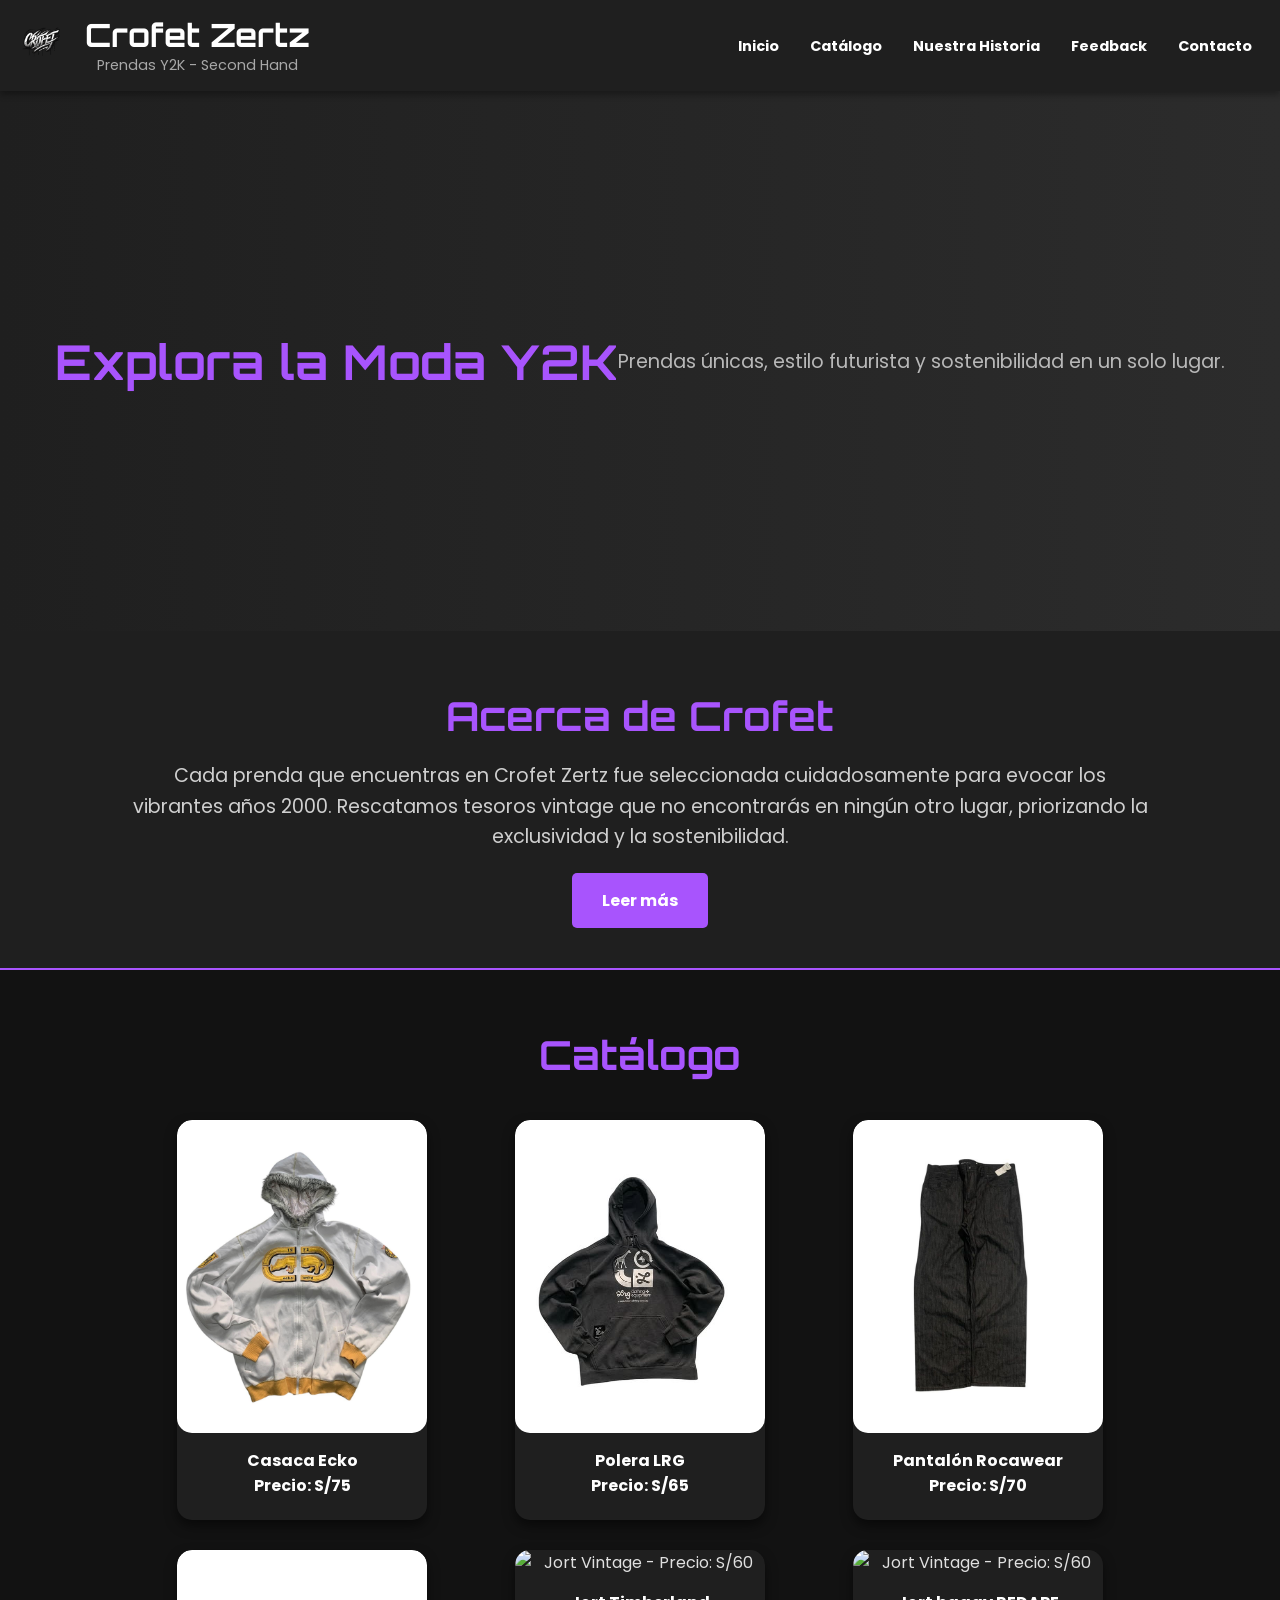
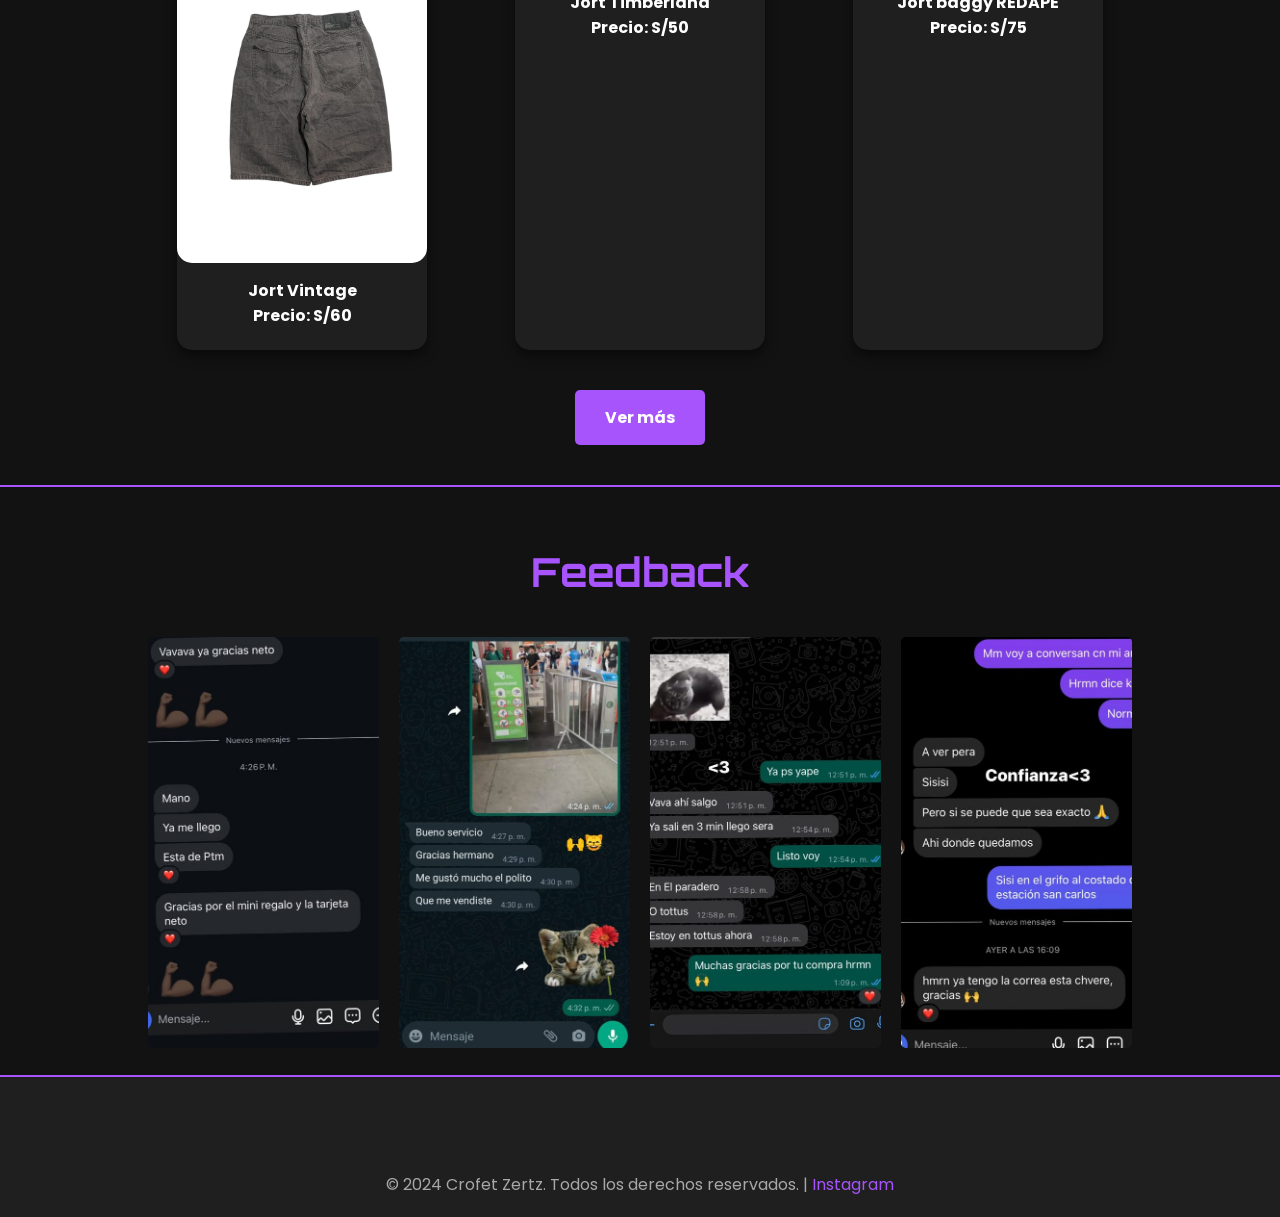
==== index.html @ be533617 "Update index.html" ====
<!DOCTYPE html>
<html lang="es">
<head>
  <meta charset="UTF-8">
  <meta name="viewport" content="width=device-width, initial-scale=1.0">
  <meta name="description" content="Crofet Zerttz ofrece ropa vintage Y2K única. Explora moda sostenible con estilo y exclusividad.">
  <title>Crofet Zertz - Y2K Vintage</title>
  <link href="https://fonts.googleapis.com/css2?family=Orbitron:wght@500;700&family=Poppins:wght@300;400;700&display=swap" rel="stylesheet">
  <link rel="stylesheet" href="styles_updated.css">
  <link rel="icon" href="/img/icon.png/" type="image/x-icon">
  <meta property="og:image" content="https://crofet.netlify.app/img/icon.png">
</head>
<body>
  <header>
    <div class="header-container">
      <a href="/index.html" aria-label="Logo Crofet Zerttz">
        <img src="img/icon.png" alt="Logo de Crofet Zerttz" class="logo">
      </a>
      <div class="title-container">
        <a href="/index.html">
          <h1>Crofet Zertz</h1>
          <p>Prendas Y2K - Second Hand</p>
        </a>
      </div>
      <!-- Botón de menú para móviles (NUEVO) -->
      <button id="hamburger" aria-label="Abrir menú" class="hamburger">
        ☰
      </button>
    </div>
    <!-- Menú de navegación -->
    <nav id="nav-menu">
      <ul>
        <li><a href="/index.html">Inicio</a></li>
        <li><a href="/galeria.html">Catálogo</a></li>
        <li><a href="/nosotros.html">Nuestra Historia</a></li>
        <li><a href="/feedback.html">Feedback</a></li>
        <li><a href="/contacto.html">Contacto</a></li>
      </ul>
    </nav>
  </header>
  <main>
    <section class="hero fade-in">
      <h1>Explora la Moda Y2K</h1>
      <p>Prendas únicas, estilo futurista y sostenibilidad en un solo lugar.</p>
    </section>
    <section id="historia" class="section fade-in">
      <h2>Acerca de Crofet</h2>
      <p>Cada prenda que encuentras en Crofet Zertz fue seleccionada cuidadosamente para evocar los vibrantes años 2000.
        Rescatamos tesoros vintage que no encontrarás en ningún otro lugar, priorizando la exclusividad y la sostenibilidad.</p>
      <a href="/nosotros.html" class="btn-ver-mas">Leer más</a>
    </section>
    <section id="catalogo-previa" class="section fade-in">
      <h2><a href="/catalogo.html">Catálogo</a></h2>
      <div class="catalogo-previa">
        <div class="catalogo-item">
          <a href="/producto1.html">
            <img src="/img/prendas/producto1.jpg" alt="Casaca Ecko - Precio: S/75">
            <p>Casaca Ecko <br> Precio: S/75</p>
          </a>
        </div>
        <div class="catalogo-item">
          <a href="/producto2.html">
            <img src="/img/prendas/producto2.jpg" alt="Polera LRG - Precio: S/65">
            <p>Polera LRG <br> Precio: S/65</p>
          </a>
        </div>
        <div class="catalogo-item">
          <a href="/producto3.html">
            <img src="/img/prendas/producto3.jpg" alt="Pantalón Rocawear - Precio: S/70">
            <p>Pantalón Rocawear <br> Precio: S/70</p>
          </a>
        </div>
        <div class="catalogo-item">
          <a href="/producto4.html">
            <img src="/img/prendas/producto4.jpg" alt="Jort Vintage - Precio: S/60">
            <p>Jort Vintage <br> Precio: S/60</p>
          </a>
        </div>
        <div class="catalogo-item">
          <a href="/producto4.html">
            <img src="/IMG/prendas/prenda5.1.jpg" alt="Jort Vintage - Precio: S/60">
            <p>Jort Timberland <br> Precio: S/50</p>
          </a>
        </div>
        <div class="catalogo-item">
          <a href="/producto4.html">
            <img src="/IMG/prendas/prenda4.1.jpg" alt="Jort Vintage - Precio: S/60">
            <p>Jort baggy REDAPE <br> Precio: S/75</p>
          </a>
        </div>
      </div>
      <a href="/catalogo.html" class="btn-ver-mas">Ver más</a>
    </section>
    <section id="feedback" class="section fade-in">
      <h2><a href="/feedback.html">Feedback</a></h2>
      <div class="reseñas-container">
        <div class="reseña">
          <img src="/img/feedback/feedback1.jpg" alt="Reseña de cliente 1">
        </div>
        <div class="reseña">
          <img src="/img/feedback/feedback2.jpg" alt="Reseña de cliente 2">
        </div>
        <div class="reseña">
          <img src="/img/feedback/feedback3.jpg" alt="Reseña de cliente 3">
        </div>
        <div class="reseña">
          <img src="/img/feedback/feedback4.jpg" alt="Reseña de cliente 4">
        </div>
      </div>
    </section>
  </main>
  <footer><br><br><br>
    <p>© 2024 Crofet Zertz. Todos los derechos reservados. | 
      <a href="https://instagram.com/crofetzertz" target="_blank" rel="noopener noreferrer">Instagram</a>
    </p>
  </footer>
  <!-- Script añadido -->
  <script src="script.js"></script>
</body>
</html>
---- styles_updated.css ----
/* General */
body {
  font-family: 'Poppins', sans-serif;
  margin: 0;
  padding: 0;
  background-color: #121212; /* Fondo oscuro */
  color: #e0e0e0;
}

/* Encabezado */
header {
  color: white;
  text-align: center;
  z-index: 1000;
  display: flex;
  justify-content: space-between;
  align-items: center;
  box-shadow: 0px 4px 6px rgba(0, 0, 0, 0.3);
  margin: 0;
  padding: 15px 20px; /* Asegura un espacio interno suficiente */
  background-color: #1f1f1f; /* Fondo uniforme */
  border: none;
  box-shadow: 0px 4px 6px rgba(0, 0, 0, 0.3); /* Sombra debajo del encabezado */
  position: sticky;
  top: 0;
  z-index: 1000;
}

header .header-container {
  gap: 15px; /* Espacio entre logo y texto */
  min-height: 60px; /* Mantener la altura del header */
  display: flex;
  justify-content: space-between;
  align-items: center;
}

header .logo {
  max-height: 40px; /* Tamaño más pequeño del logo */
}

header .title-container h1 {
  font-family: 'Orbitron', sans-serif;
  font-size: 2rem; /* Tamaño más pequeño del título */
  margin: 0;
}
header .logo {
  max-height: 40px;
  margin-right: 10px;
}

header nav ul {
  list-style: none;
  display: flex;
  justify-content: center;
  gap: 15px; /* Espacio reducido entre elementos del menú */
  border: none;
  margin: 0;
  padding: 0;
  background-color: #1f1f1f; /* Asegurar que coincida con el fondo */
  box-shadow: none; /* Eliminar cualquier sombra */
}

header nav ul li a {
  font-size: 0.9rem;
  text-decoration: none;
  color: white;
  font-weight: bold;
  padding: 5px 8px; /* Reducir el área de clic */
  transition: color 0.3s ease, border-bottom 0.3s ease;
}

header nav ul li a:hover {
  color: #a854fd;
  border-bottom: 2px solid #a854fd;
}
header .title-container p {
  font-size: 0.9rem; /* Reducir subtítulo */
  color: #a8a8a8;
  margin: 0;
}


/* Hero */
.hero {
  display: flex;
  align-items: center;
  justify-content: center;
  height: 60vh;
  text-align: center;
  background: linear-gradient(90deg, #1f1f1f, #2c2c2c);
}

.hero h1 {
  font-family: 'Orbitron', sans-serif;
  font-size: 3rem;
  color: #a854fd;
}

.hero p {
  font-size: 1.2rem;
  color: #b8b8b8;
}


/* Refinar diseño del catálogo */

/* Catálogo */
.catalogo-previa {
  display: grid;
  grid-template-columns: repeat(auto-fit, minmax(250px, 1fr)); /* Tamaño mínimo consistente */
  gap: 30px; /* Espaciado más equilibrado */
  padding: 20px; /* Relleno equilibrado */
  justify-items: center; /* Centrado de los elementos */
  align-items: start; /* Alineación superior */
}



.catalogo-item {
  background-color: #1f1f1f;
  text-align: center;
  border-radius: 15px; /* Bordes redondeados */
  overflow: hidden;
  width: 100%; /* Se ajusta al contenedor */
  max-width: 250px; /* Ancho máximo consistente */
  min-height: 400px; /* Altura mínima */
  box-shadow: 0px 6px 12px rgba(0, 0, 0, 0.5); /* Sombras */
  transition: transform 0.3s, box-shadow 0.3s;
}


.catalogo-item img {
  width: 100%;
  max-width: 300px;
  height: auto;
  display: block;
  margin: 0 auto;
  border-radius: 15px; /* Bordes redondeados para imágenes */
  animation: fadeIn 1s ease-in-out;
}
@keyframes fadeIn {
  from {
    opacity: 0;
    transform: translateY(20px);
  }
  to {
    opacity: 1;
    transform: translateY(0);
  }
}

.catalogo-item p {
  margin: 5px 0; /* Espaciado reducido */
  padding: 10px 5px;
  font-size: 1rem; /* Ajustar tamaño de texto */
  color: #e0e0e0; /* Texto claro */
  font-weight: bold;
}

.catalogo-item p:nth-child(2) {
  color: #ffffff; /* Precio en blanco */
  font-weight: bold;
}

.catalogo-item:hover {
  transform: scale(1.1); /* Incremento más visible */
  border-color: #ffffff; /* Cambiar borde al pasar el cursor */
  box-shadow: 0px 8px 16px rgba(168, 84, 253, 0.6); /* Sombra más notoria */
}

/* Botón Ver Más */
.btn-ver-mas {
  background-color: #a854fd;
  color: #ffffff;
  font-weight: bold;
  text-decoration: none;
  border-radius: 5px;
  display: block; /* Para centrado */
  margin: 20px auto 0 auto; /* Centrado */
  padding: 15px 30px;
  transition: background-color 0.3s, color 0.3s;
  text-align: center;
  width: fit-content;
}

.btn-ver-mas:hover {
  background-color: #ffffff;
  color: #a854fd;
}


/* Sección de Historia */
#historia {
  padding: 40px 10%;
  text-align: center;
}

#historia h2 {
  font-family: 'Orbitron', sans-serif;
  font-size: 2.5rem;
  color: #a854fd;
}

#historia p {
  font-size: 1.2rem;
  color: #cfcfcf;
  line-height: 1.6;
  margin-top: 20px;
}

/* Sección de Testimonios */
.reseñas-container {
  display: grid;
  grid-template-columns: repeat(auto-fit, minmax(200px, 1fr));
  gap: 20px;
  padding: 50px;
}

.reseña img {
  width: 100%;
  border-radius: 5px;
  object-fit: cover;
}
a {
  text-decoration: none; /* Quita el subrayado por defecto */
  color: inherit; /* Mantiene el color del texto */
}

a:hover {
  text-decoration: none; /* Asegura que no aparezca subrayado en hover */
  color: #a854fd; /* Cambia el color al pasar el mouse, opcional */
}


/* Footer */
footer {
  background: #1f1f1f;
  text-align: center;
  padding: 20px;
  color: #a8a8a8;
  margin-top: 0; /* Elimina el espacio superior */
  border-top: 2px solid #a854fd; /* Si quieres mantener solo una línea aquí */
}

footer a {
  color: #a854fd;
  text-decoration: none;
}

footer a:hover {
  text-decoration: underline;
}
h2 {
  color: #a854fd; /* Igual a "Explorar Moda Y2K" */
  text-align: center;
  margin: 20px 0;
  font-family: 'Orbitron', sans-serif;
  font-size: 2.5rem; /* Tamaño ajustado */
}
#feedback {
  padding: 40px 10%;
  text-align: center;
  background-color: #121212; /* Fondo oscuro */
  border-bottom: 2px solid #a854fd; /* Línea divisoria */
  margin-bottom: 0; /* Elimina cualquier margen inferior */
  padding-bottom: 0; /* Elimina cualquier relleno extra */
  border-bottom: none; /* Asegúrate de que no haya línea */
}

#feedback h2 {
  font-family: 'Orbitron', sans-serif;
  font-size: 2.5rem;
  color: #a854fd; /* Color del texto */
  margin-bottom: 20px;
}

#feedback .reseñas-container {
  display: grid;
  grid-template-columns: repeat(auto-fit, minmax(200px, 1fr));
  gap: 20px;
  padding: 20px;
}

#feedback .reseña img {
  width: 100%;
  border-radius: 5px;
  object-fit: cover;
}


.section {
  padding: 40px 10%;
  text-align: center;
  background-color: #1f1f1f;
}

.section:not(:last-child) {
  border-bottom: 2px solid #a854fd;
}

.section:nth-child(odd) {
  background-color: #121212;
}

.section:nth-child(even) {
  background-color: #1f1f1f;
}
/* Estilos generales permanecen iguales */
.hamburger {
  display: none;
}
/* Estilos para móviles */
@media (max-width: 768px) {
  header {
    position: relative; /* Garantizar que el nav esté relacionado al header */
    border-bottom: none;
  }
  /* Ocultar menú estándar */
  header nav ul {
    top: 60px; /* Ajustar debajo del header */
    display: none;
    flex-direction: column;
    gap: 10px;
    position: absolute;
    top: 100%; /* Ubicar el menú justo debajo del header */
    right: 0;
    width: 100%;
    box-shadow: 0px 4px 6px rgba(0, 0, 0, 0.3);
    border-radius: 0 0 10px 10px;
    z-index: 1000; /* Asegurar que el menú esté por encima de otros elementos */
    border: none;
    margin: 0;
    padding-top: 5px;
    padding-bottom: 15px;
    background-color: #1f1f1f;
  }

  /* Mostrar menú si está activo */
  header nav ul.active {
    display: flex;
  }
  /* Asegurar el diseño del header */
  .header-container {
    justify-content: space-between;
  }
  main {
    margin-top: 10px; /* Ajustar según el diseño deseado */
  }
  .catalogo-previa {
    display: grid;
    grid-template-columns: repeat(2, 1fr); /* Dos columnas por fila en móvil */
    gap: 10px; /* Espaciado reducido entre los cuadros */
    padding: 10px; /* Ajuste de relleno para pantallas pequeñas */
  }

  .catalogo-item {
    max-width: 100%; /* Ajustar el ancho al contenedor */
    min-height: auto; /* Permitir que las imágenes se adapten automáticamente */
    height: auto; /* Altura automática para ajustarse mejor */
  }
  .catalogo-item p {
    font-size: 0.85rem; /* Texto más pequeño para pantallas móviles */
  }
  .catalogo-item img {
    height: 120px; /* Imagen más compacta */
    width: 100%; /* Ocupa todo el ancho disponible */
    height: auto; /* Mantén la altura proporcional */
    border-radius: 10px; /* Bordes redondeados para consistencia */
    object-fit: contain; /* Asegura que la imagen no se recorte ni deforme */
  }
  #feedback .reseñas-container {
    display: grid;
    grid-template-columns: repeat(2, 1fr); /* Dos columnas iguales */
    gap: 15px; /* Espaciado entre las imágenes */
    padding: 10px; /* Espaciado interno de la sección */
  }

  #feedback .reseña img {
    width: 100%; /* Llenar el contenedor */
    height: auto; /* Mantener proporción */
    object-fit: cover; /* Recortar si es necesario */
    border-radius: 10px; /* Bordes redondeados para consistencia */
  }
  .hamburger {
    font-size: 2.5rem; /* Incrementa el tamaño del botón */
    margin: 0; /* Elimina márgenes adicionales */
    padding: 5px; /* Espaciado interno más uniforme */
    position: absolute; /* Asegura un posicionamiento flexible */
    top: 15px; /* Ajusta la posición vertical */
    right: 10px; /* Acerca el botón al borde derecho */
    cursor: pointer; /* Muestra el cursor interactivo */
    background: none;
    border: none;
    color: white;
    display: block;
  }
}

.header-container {
  margin: 0;
  padding: 0;
  border: none;
  box-shadow: none;
}
main {
  padding-top: 10px; /* Opcional: Espaciado para separar el contenido del header */
  margin: 0;
  padding: 0;
  background-color: #121212; /* Fondo consistente con el diseño */
}

/* Remover cualquier borde adicional o margen en el nav */
header nav {
  border: none;
  margin: 0;
  padding: 0;
}
/* Ajuste global para eliminar cualquier borde o sombra en todos los elementos */
* {
  margin: 0;
  padding: 0;
  border: 0;
  box-shadow: none;
}
/* Fade In */
.fade-in {
  opacity: 0;
  transform: translateY(20px);
  transition: opacity 0.8s ease-out, transform 0.8s ease-out;
}

.fade-in.visible {
  opacity: 1;
  transform: translateY(0);
}

/* Slide In desde la izquierda */
.slide-in-left {
  opacity: 0;
  transform: translateX(-100px);
  transition: opacity 0.8s ease-out, transform 0.8s ease-out;
}

.slide-in-left.visible {
  opacity: 1;
  transform: translateX(0);
}

/* Zoom In */
.zoom-in {
  opacity: 0;
  transform: scale(0.8);
  transition: opacity 0.8s ease-out, transform 0.8s ease-out;
}

.zoom-in.visible {
  opacity: 1;
  transform: scale(1);
}
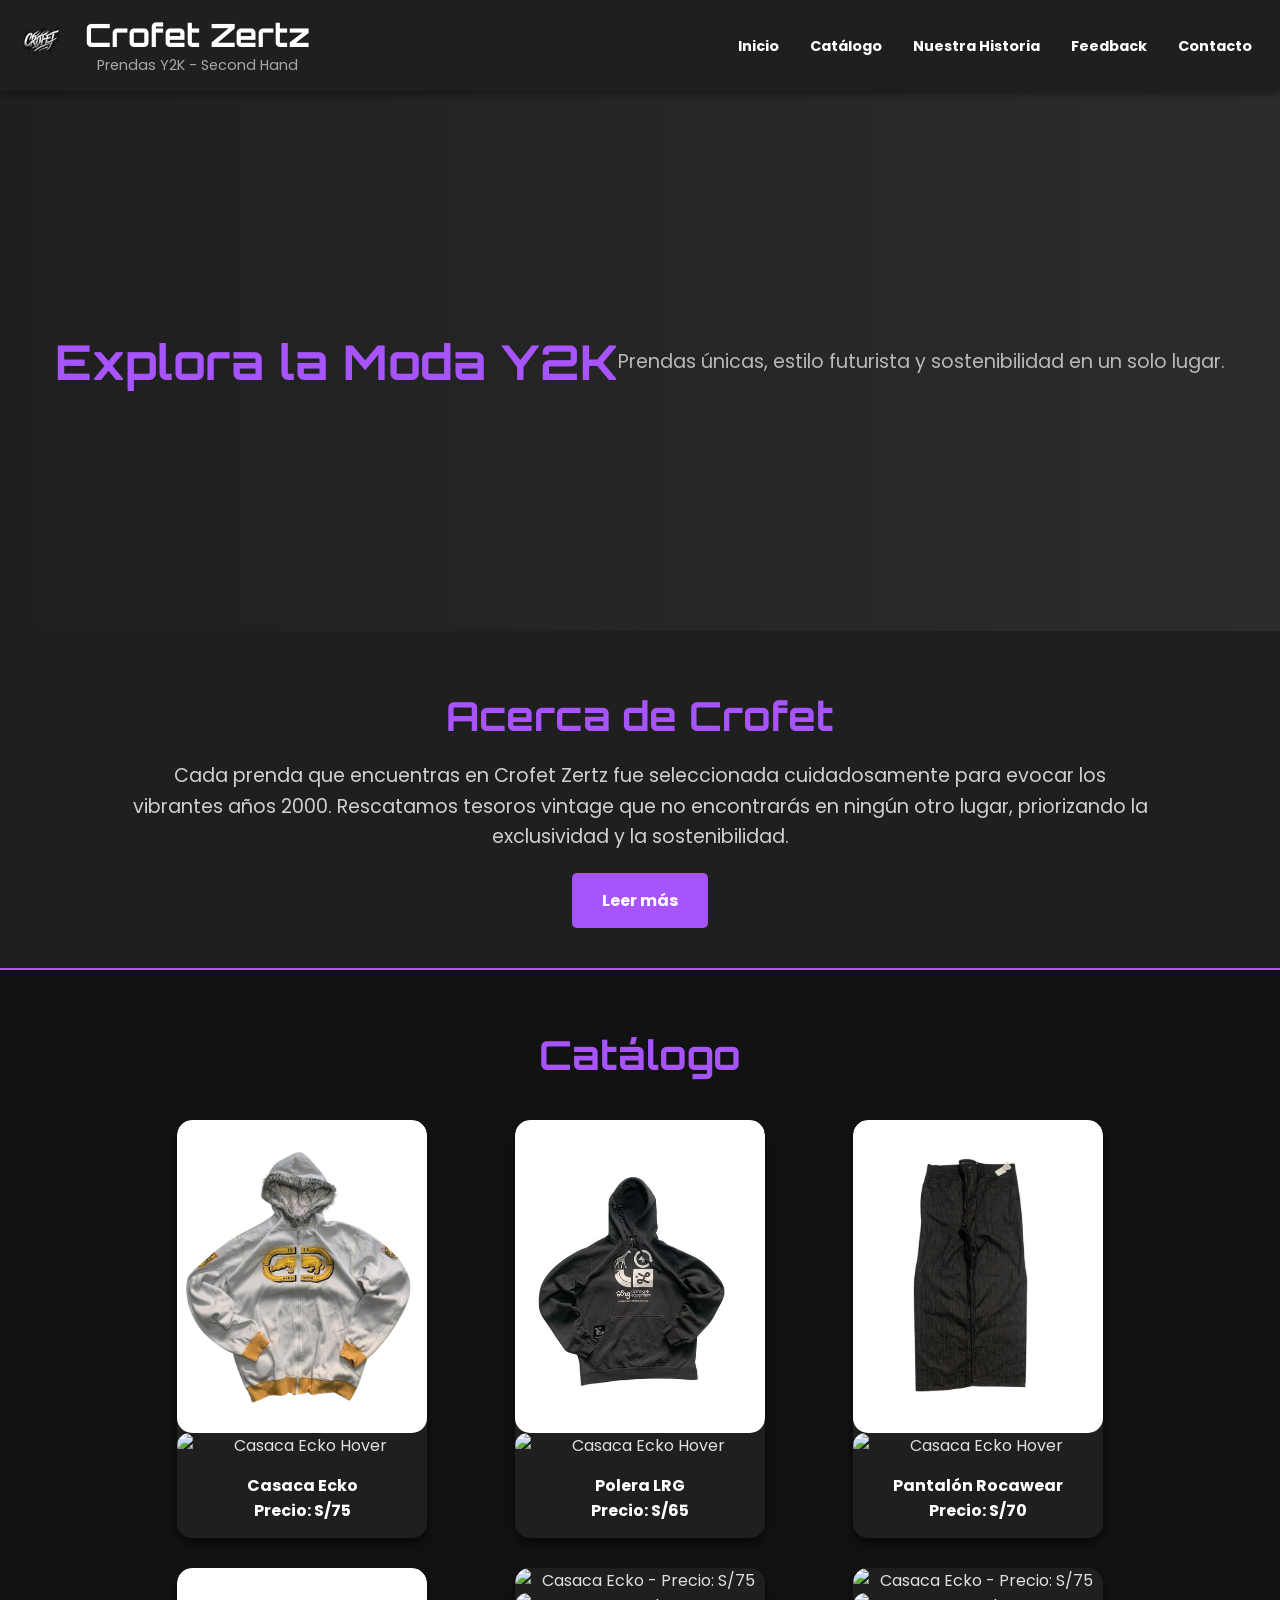
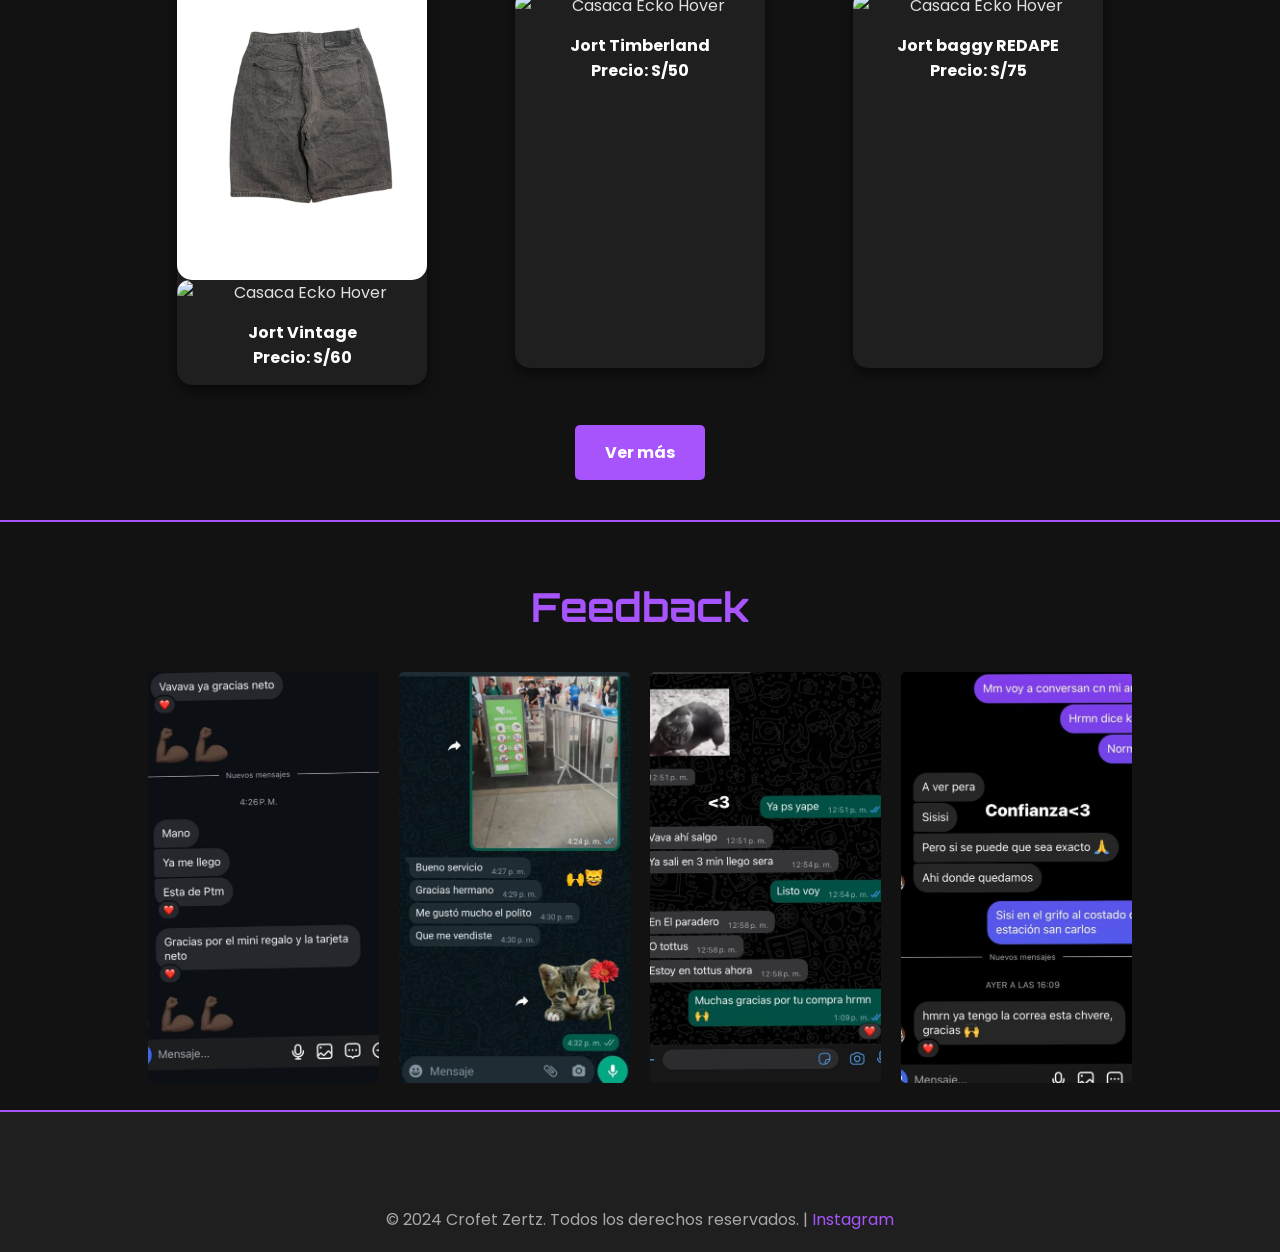
==== commit 37357b06: "Update index.html" ====
--- a/index.html
+++ b/index.html
@@ -54,37 +54,55 @@
       <div class="catalogo-previa">
         <div class="catalogo-item">
           <a href="/producto1.html">
-            <img src="/img/prendas/producto1.jpg" alt="Casaca Ecko - Precio: S/75">
+            <div class="catalogo-image-container">
+              <img src="/img/prendas/producto1.jpg" alt="Casaca Ecko - Precio: S/75" class="default-image">
+              <img src="/img/prendas/producto1-hover.jpg" alt="Casaca Ecko Hover" class="hover-image">
+            </div>
             <p>Casaca Ecko <br> Precio: S/75</p>
           </a>
         </div>
         <div class="catalogo-item">
           <a href="/producto2.html">
-            <img src="/img/prendas/producto2.jpg" alt="Polera LRG - Precio: S/65">
+            <div class="catalogo-image-container">
+              <img src="/img/prendas/producto2.jpg" alt="Casaca Ecko - Precio: S/75" class="default-image">
+              <img src="/img/prendas/producto2-hover.jpg" alt="Casaca Ecko Hover" class="hover-image">
+            </div>
             <p>Polera LRG <br> Precio: S/65</p>
           </a>
         </div>
         <div class="catalogo-item">
           <a href="/producto3.html">
-            <img src="/img/prendas/producto3.jpg" alt="Pantalón Rocawear - Precio: S/70">
+            <div class="catalogo-image-container">
+              <img src="/img/prendas/producto3.jpg" alt="Casaca Ecko - Precio: S/75" class="default-image">
+              <img src="/img/prendas/producto3-hover.jpg" alt="Casaca Ecko Hover" class="hover-image">
+            </div>
             <p>Pantalón Rocawear <br> Precio: S/70</p>
           </a>
         </div>
         <div class="catalogo-item">
           <a href="/producto4.html">
-            <img src="/img/prendas/producto4.jpg" alt="Jort Vintage - Precio: S/60">
+            <div class="catalogo-image-container">
+              <img src="/img/prendas/producto4.jpg" alt="Casaca Ecko - Precio: S/75" class="default-image">
+              <img src="/img/prendas/producto4-hover.jpg" alt="Casaca Ecko Hover" class="hover-image">
+            </div>
             <p>Jort Vintage <br> Precio: S/60</p>
           </a>
         </div>
         <div class="catalogo-item">
           <a href="/producto4.html">
-            <img src="/IMG/prendas/prenda5.1.jpg" alt="Jort Vintage - Precio: S/60">
+            <div class="catalogo-image-container">
+              <img src="/img/prendas/producto5.jpg" alt="Casaca Ecko - Precio: S/75" class="default-image">
+              <img src="/img/prendas/producto5-hover.jpg" alt="Casaca Ecko Hover" class="hover-image">
+            </div>
             <p>Jort Timberland <br> Precio: S/50</p>
           </a>
         </div>
         <div class="catalogo-item">
           <a href="/producto4.html">
-            <img src="/IMG/prendas/prenda4.1.jpg" alt="Jort Vintage - Precio: S/60">
+            <div class="catalogo-image-container">
+              <img src="/img/prendas/producto6.jpg" alt="Casaca Ecko - Precio: S/75" class="default-image">
+              <img src="/img/prendas/producto6-hover.jpg" alt="Casaca Ecko Hover" class="hover-image">
+            </div>
             <p>Jort baggy REDAPE <br> Precio: S/75</p>
           </a>
         </div>
@@ -118,3 +136,8 @@
   <script src="script.js"></script>
 </body>
 </html>
+
+  <!-- Script añadido -->
+  <script src="script.js"></script>
+</body>
+</html>
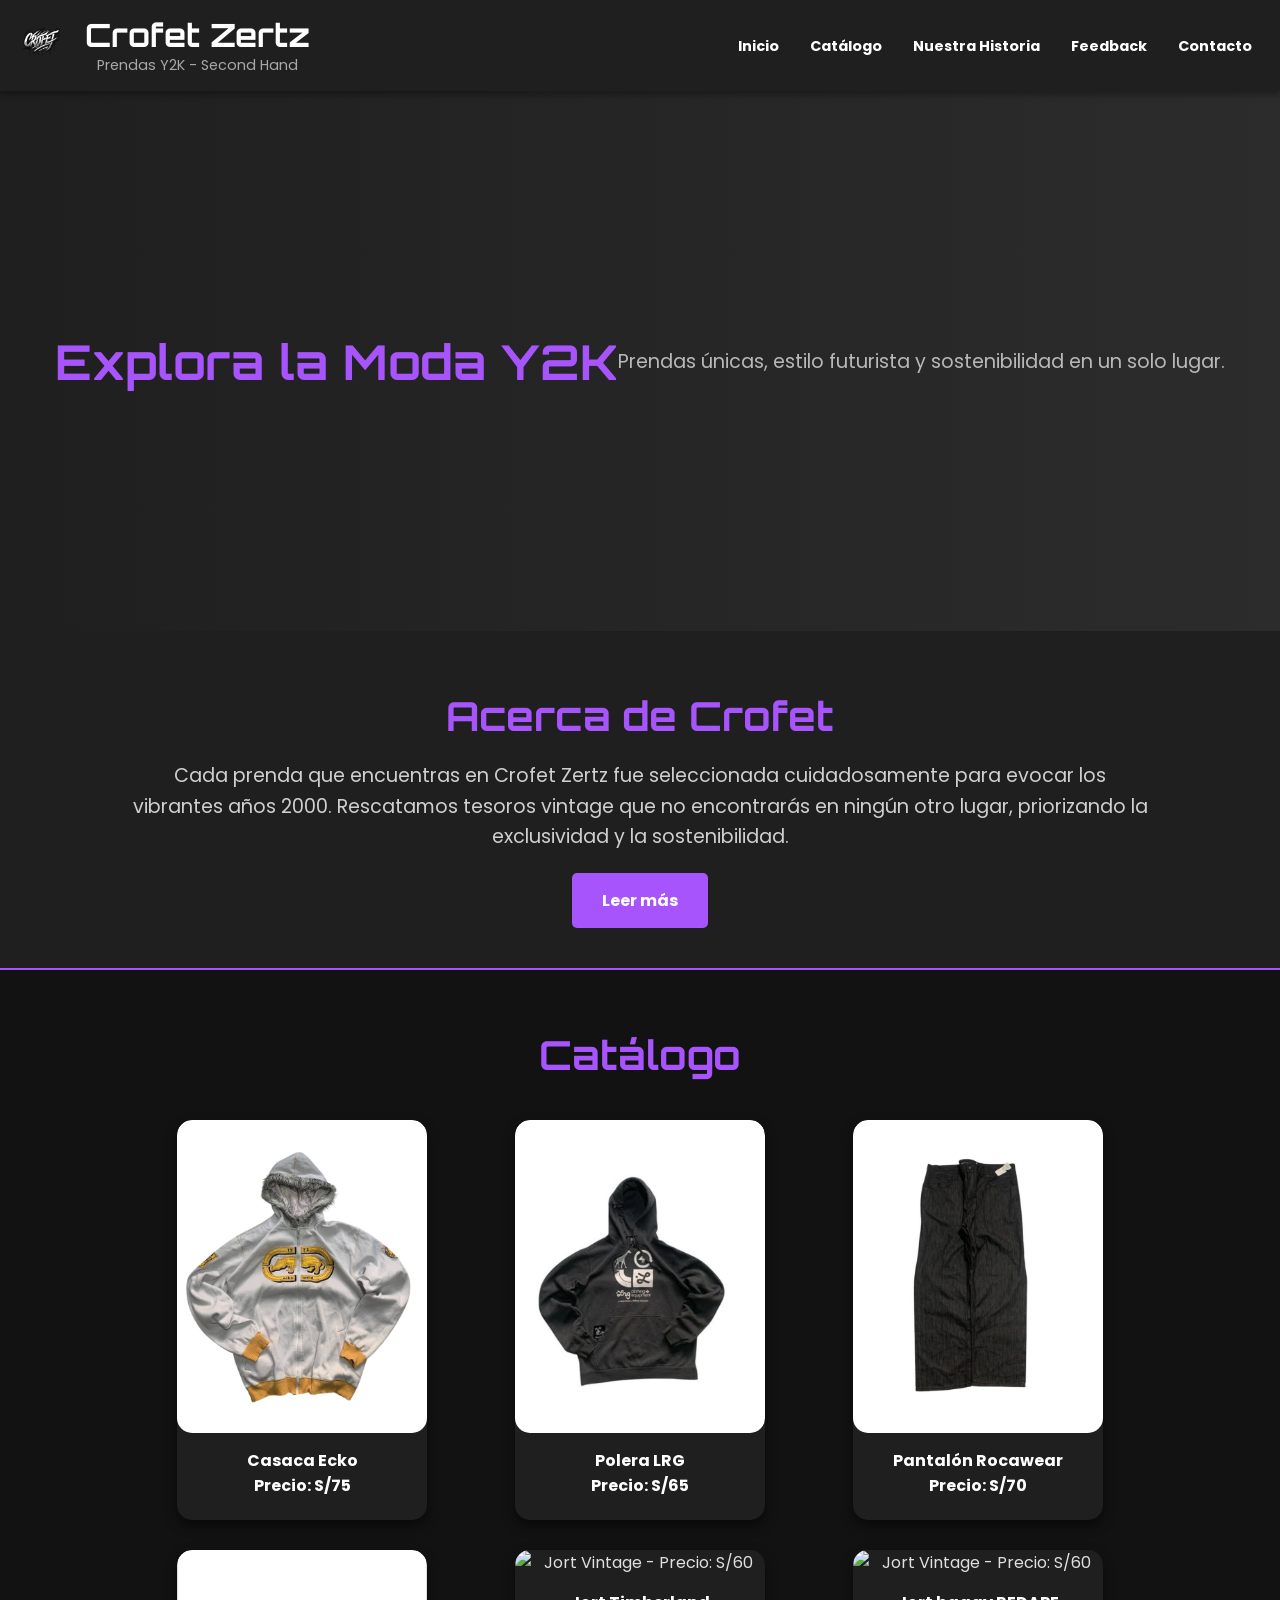
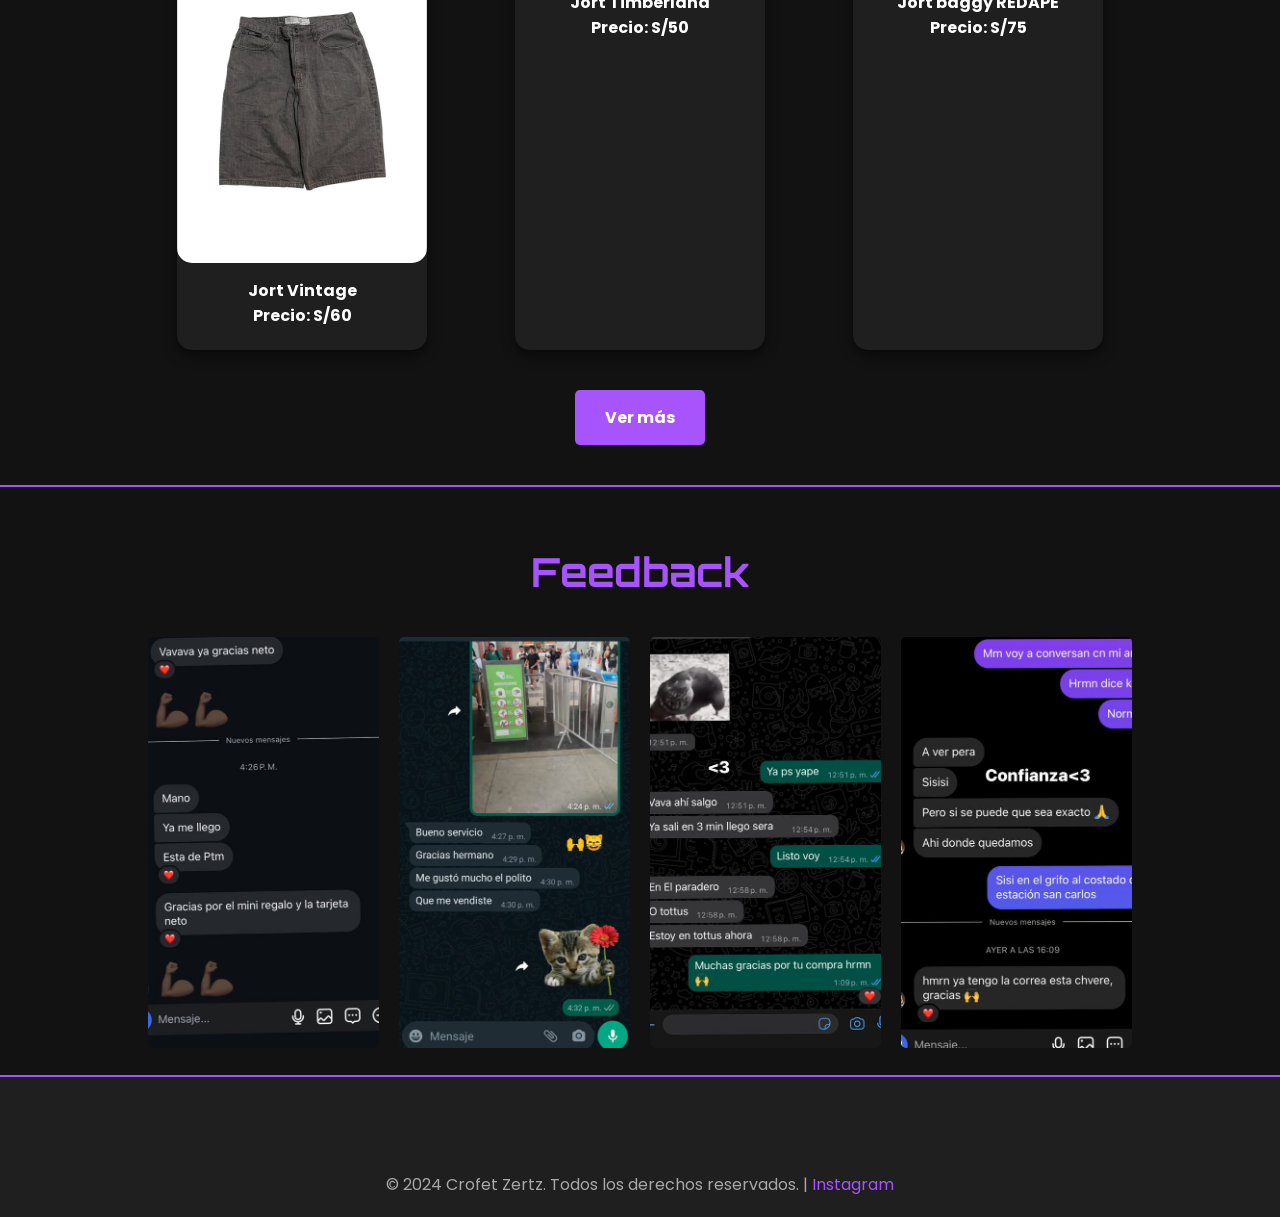
==== commit 30919aa9: "Update index.html" ====
--- a/index.html
+++ b/index.html
@@ -54,55 +54,37 @@
       <div class="catalogo-previa">
         <div class="catalogo-item">
           <a href="/producto1.html">
-            <div class="catalogo-image-container">
-              <img src="/img/prendas/producto1.jpg" alt="Casaca Ecko - Precio: S/75" class="default-image">
-              <img src="/img/prendas/producto1-hover.jpg" alt="Casaca Ecko Hover" class="hover-image">
-            </div>
+            <img src="/img/prendas/producto1.jpg" alt="Casaca Ecko - Precio: S/75">
             <p>Casaca Ecko <br> Precio: S/75</p>
           </a>
         </div>
         <div class="catalogo-item">
           <a href="/producto2.html">
-            <div class="catalogo-image-container">
-              <img src="/img/prendas/producto2.jpg" alt="Casaca Ecko - Precio: S/75" class="default-image">
-              <img src="/img/prendas/producto2-hover.jpg" alt="Casaca Ecko Hover" class="hover-image">
-            </div>
+            <img src="/img/prendas/producto2.jpg" alt="Polera LRG - Precio: S/65">
             <p>Polera LRG <br> Precio: S/65</p>
           </a>
         </div>
         <div class="catalogo-item">
           <a href="/producto3.html">
-            <div class="catalogo-image-container">
-              <img src="/img/prendas/producto3.jpg" alt="Casaca Ecko - Precio: S/75" class="default-image">
-              <img src="/img/prendas/producto3-hover.jpg" alt="Casaca Ecko Hover" class="hover-image">
-            </div>
+            <img src="/img/prendas/producto3.jpg" alt="Pantalón Rocawear - Precio: S/70">
             <p>Pantalón Rocawear <br> Precio: S/70</p>
           </a>
         </div>
         <div class="catalogo-item">
           <a href="/producto4.html">
-            <div class="catalogo-image-container">
-              <img src="/img/prendas/producto4.jpg" alt="Casaca Ecko - Precio: S/75" class="default-image">
-              <img src="/img/prendas/producto4-hover.jpg" alt="Casaca Ecko Hover" class="hover-image">
-            </div>
+            <img src="/img/prendas/producto4.jpg" alt="Jort Vintage - Precio: S/60">
             <p>Jort Vintage <br> Precio: S/60</p>
           </a>
         </div>
         <div class="catalogo-item">
           <a href="/producto4.html">
-            <div class="catalogo-image-container">
-              <img src="/img/prendas/producto5.jpg" alt="Casaca Ecko - Precio: S/75" class="default-image">
-              <img src="/img/prendas/producto5-hover.jpg" alt="Casaca Ecko Hover" class="hover-image">
-            </div>
+            <img src="/IMG/prendas/prenda5.1.jpg" alt="Jort Vintage - Precio: S/60">
             <p>Jort Timberland <br> Precio: S/50</p>
           </a>
         </div>
         <div class="catalogo-item">
           <a href="/producto4.html">
-            <div class="catalogo-image-container">
-              <img src="/img/prendas/producto6.jpg" alt="Casaca Ecko - Precio: S/75" class="default-image">
-              <img src="/img/prendas/producto6-hover.jpg" alt="Casaca Ecko Hover" class="hover-image">
-            </div>
+            <img src="/IMG/prendas/prenda4.1.jpg" alt="Jort Vintage - Precio: S/60">
             <p>Jort baggy REDAPE <br> Precio: S/75</p>
           </a>
         </div>
@@ -136,8 +118,3 @@
   <script src="script.js"></script>
 </body>
 </html>
-
-  <!-- Script añadido -->
-  <script src="script.js"></script>
-</body>
-</html>
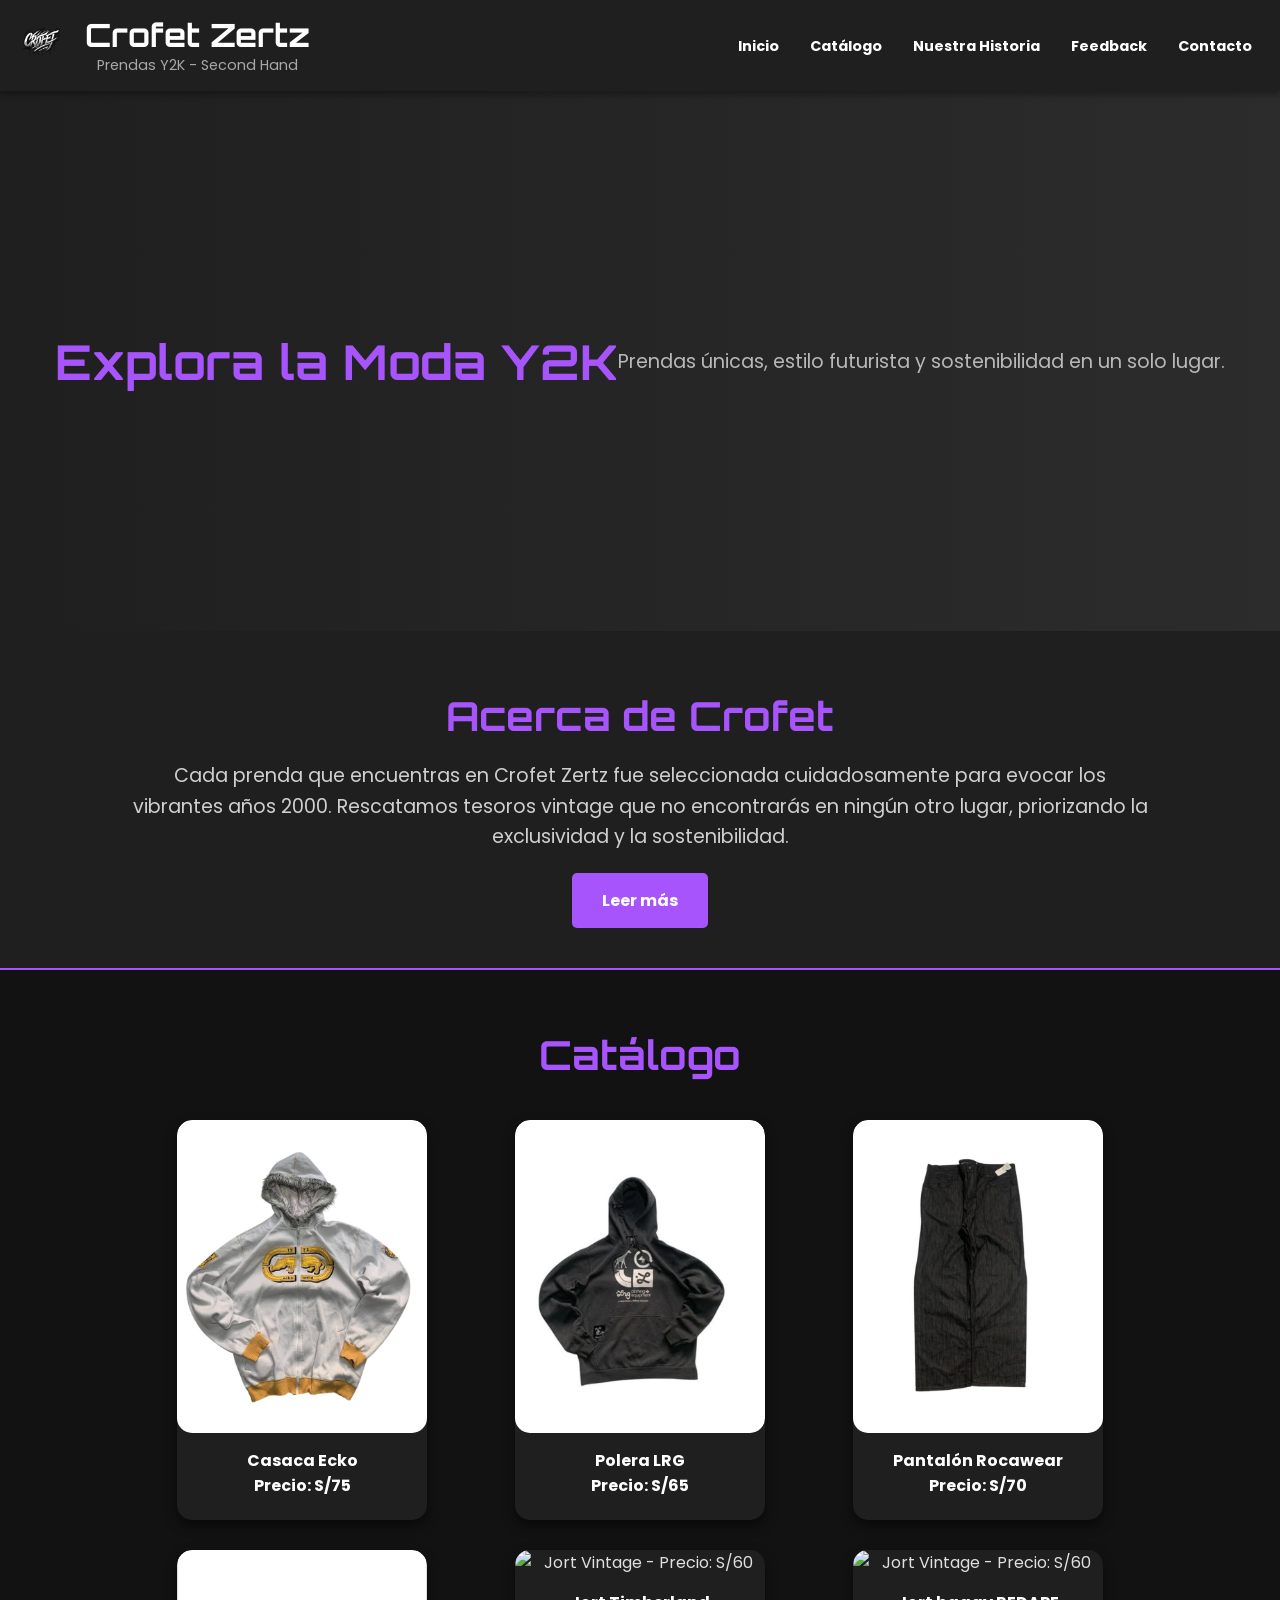
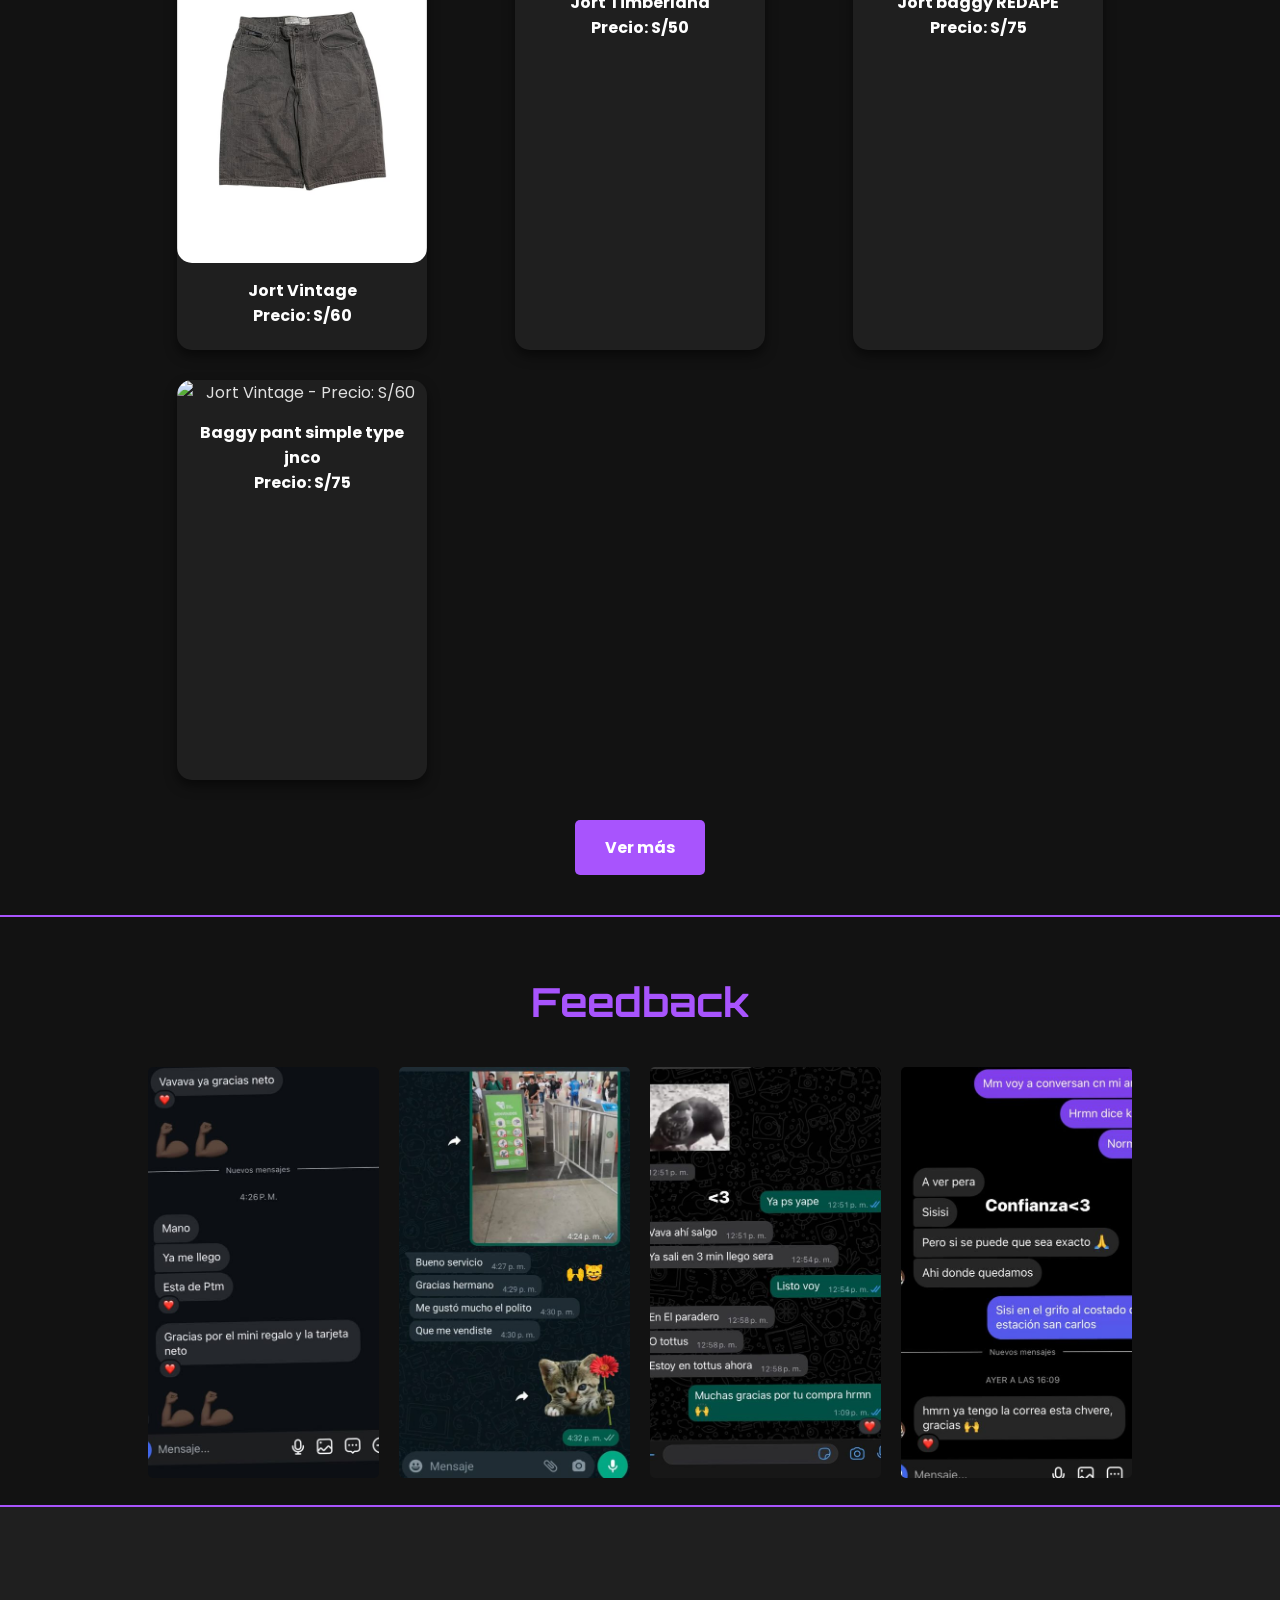
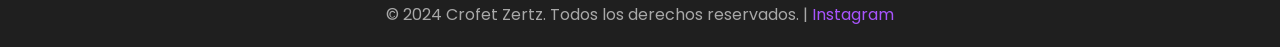
==== commit afaa3187: "Update index.html" ====
--- a/index.html
+++ b/index.html
@@ -78,14 +78,20 @@
         </div>
         <div class="catalogo-item">
           <a href="/producto4.html">
-            <img src="/IMG/prendas/prenda5.1.jpg" alt="Jort Vintage - Precio: S/60">
+            <img src="/IMG/prendas/producto5.jpg" alt="Jort Vintage - Precio: S/60">
             <p>Jort Timberland <br> Precio: S/50</p>
           </a>
         </div>
         <div class="catalogo-item">
           <a href="/producto4.html">
-            <img src="/IMG/prendas/prenda4.1.jpg" alt="Jort Vintage - Precio: S/60">
+            <img src="/IMG/prendas/producto6.jpg" alt="Jort Vintage - Precio: S/60">
             <p>Jort baggy REDAPE <br> Precio: S/75</p>
+          </a>
+        </div>
+        <div class="catalogo-item">
+          <a href="/producto4.html">
+            <img src="/IMG/prendas/producto7.jpg" alt="Jort Vintage - Precio: S/60">
+            <p>Baggy pant simple type jnco<br> Precio: S/75</p>
           </a>
         </div>
       </div>
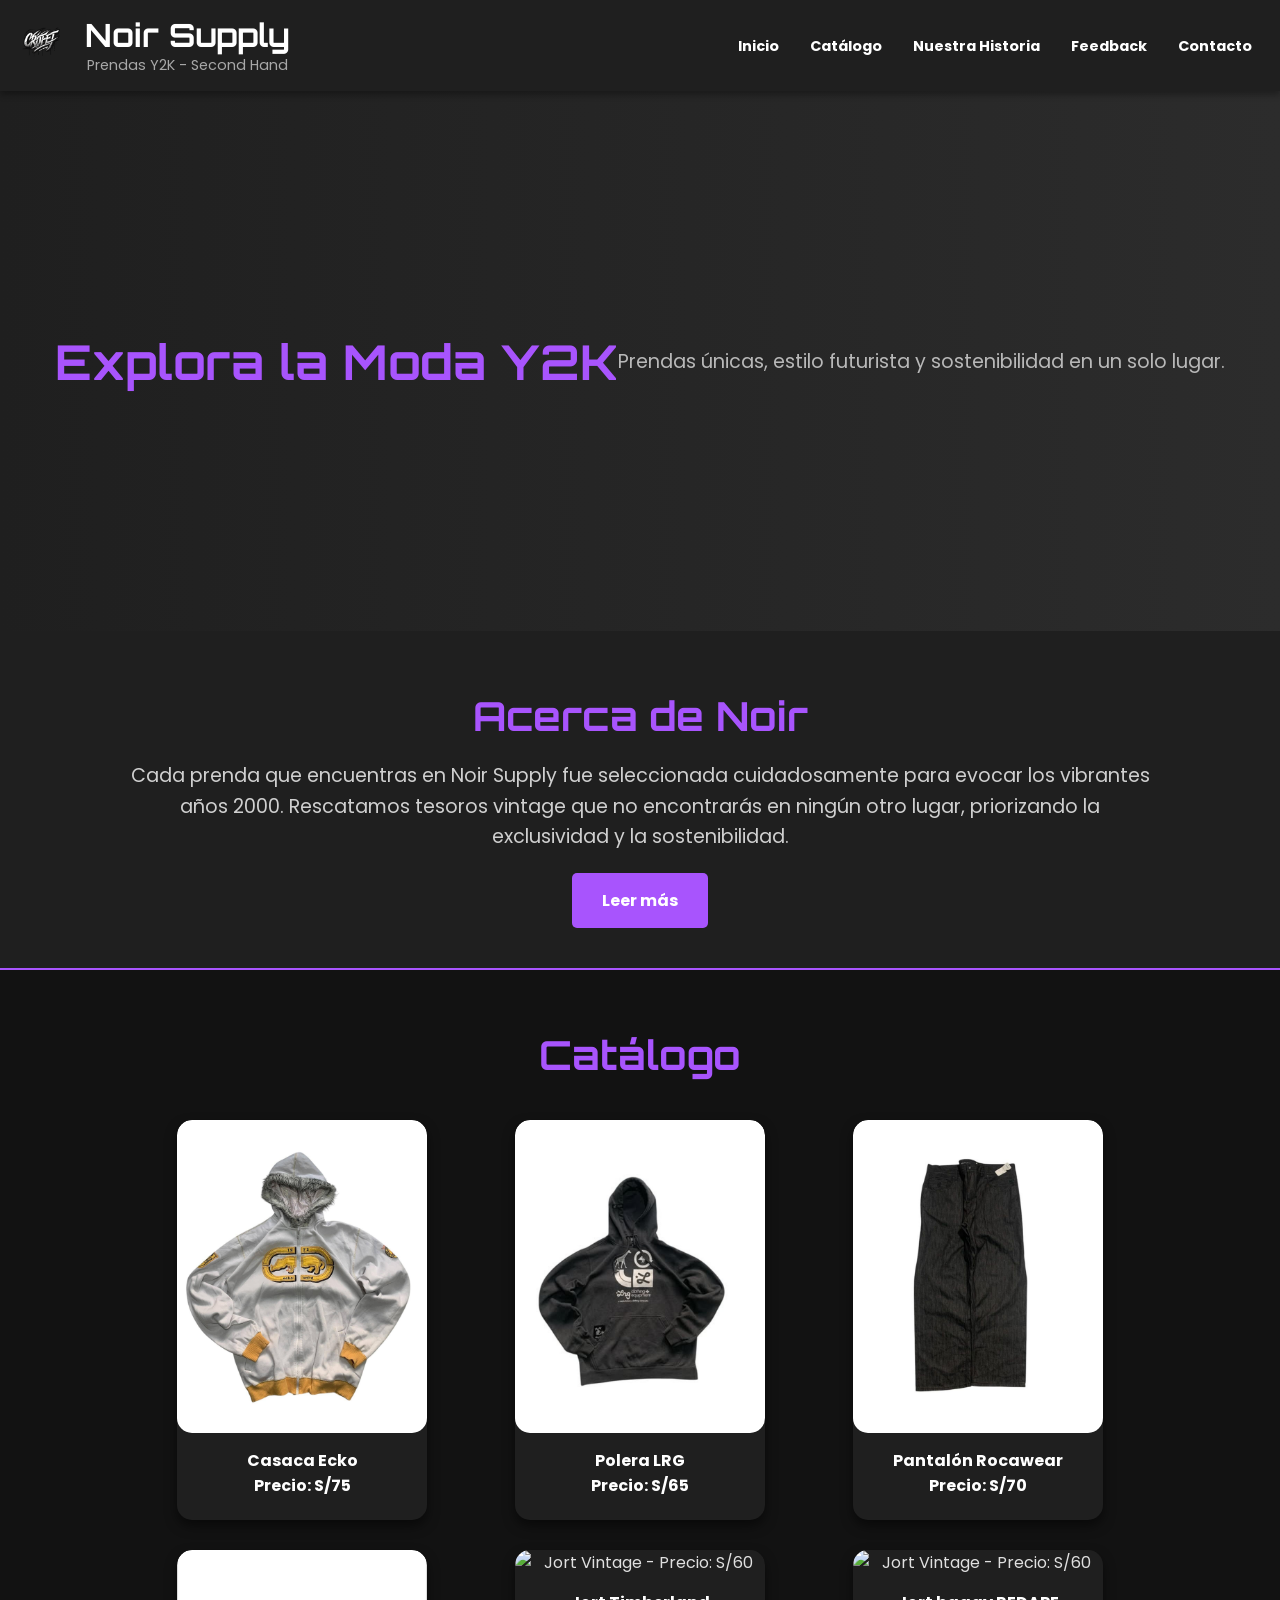
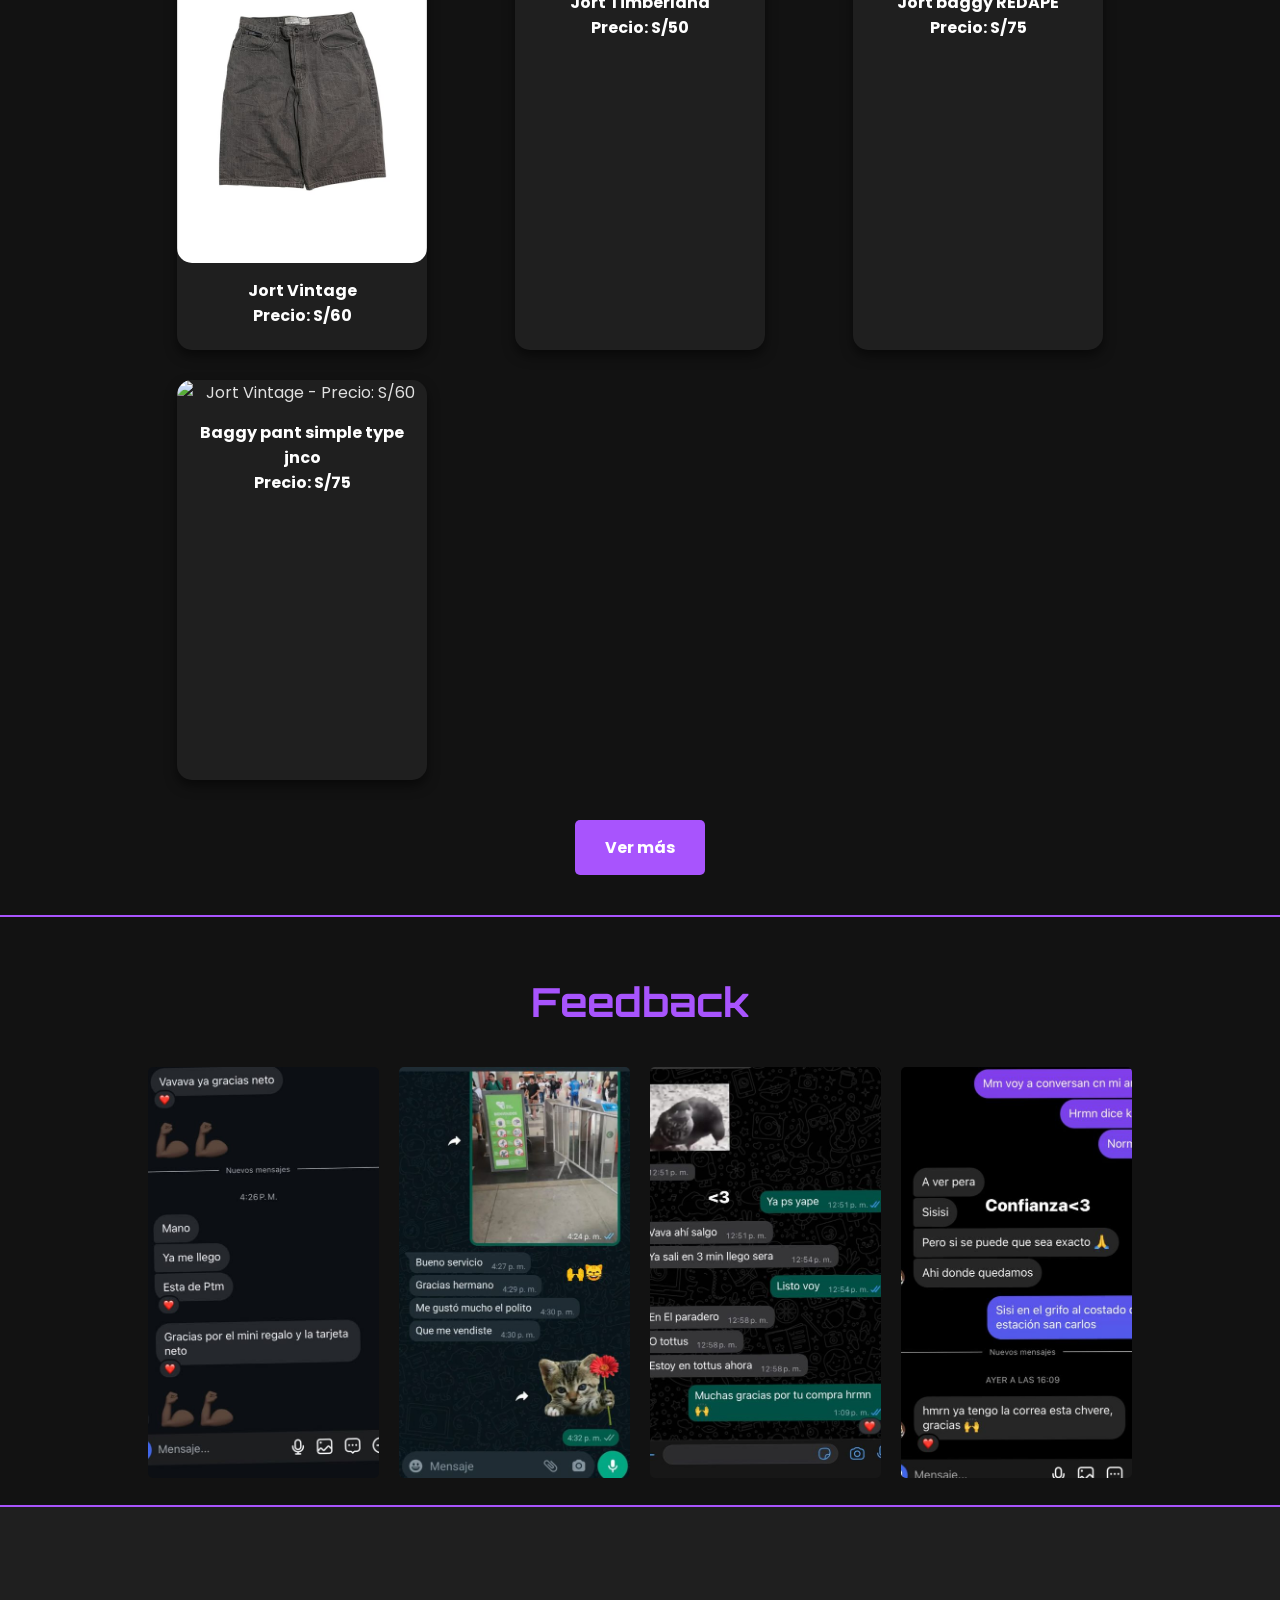
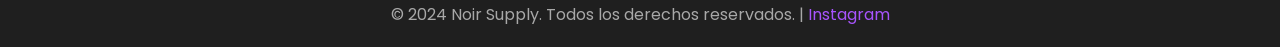
==== commit 1ca333bc: "No changes visible on the page (6a11fb7d7f30eb95fe6bfe41)" ====
--- a/index.html
+++ b/index.html
@@ -3,22 +3,22 @@
 <head>
   <meta charset="UTF-8">
   <meta name="viewport" content="width=device-width, initial-scale=1.0">
-  <meta name="description" content="Crofet Zerttz ofrece ropa vintage Y2K única. Explora moda sostenible con estilo y exclusividad.">
-  <title>Crofet Zertz - Y2K Vintage</title>
+  <meta name="description" content="Noir Supply ofrece ropa vintage Y2K única. Explora moda sostenible con estilo y exclusividad.">
+  <title>Noir Supply - Y2K Vintage</title>
   <link href="https://fonts.googleapis.com/css2?family=Orbitron:wght@500;700&family=Poppins:wght@300;400;700&display=swap" rel="stylesheet">
   <link rel="stylesheet" href="styles_updated.css">
   <link rel="icon" href="/img/icon.png/" type="image/x-icon">
-  <meta property="og:image" content="https://crofet.netlify.app/img/icon.png">
+  <meta property="og:image" content="https://noirarchive.netlify.app/img/icon.png">
 </head>
 <body>
   <header>
     <div class="header-container">
-      <a href="/index.html" aria-label="Logo Crofet Zerttz">
-        <img src="img/icon.png" alt="Logo de Crofet Zerttz" class="logo">
+      <a href="/index.html" aria-label="Logo Noir Supply">
+        <img src="img/icon.png" alt="Logo de Noir Supply" class="logo">
       </a>
       <div class="title-container">
         <a href="/index.html">
-          <h1>Crofet Zertz</h1>
+          <h1>Noir Supply</h1>
           <p>Prendas Y2K - Second Hand</p>
         </a>
       </div>
@@ -44,13 +44,13 @@
       <p>Prendas únicas, estilo futurista y sostenibilidad en un solo lugar.</p>
     </section>
     <section id="historia" class="section fade-in">
-      <h2>Acerca de Crofet</h2>
-      <p>Cada prenda que encuentras en Crofet Zertz fue seleccionada cuidadosamente para evocar los vibrantes años 2000.
+      <h2>Acerca de Noir</h2>
+      <p>Cada prenda que encuentras en Noir Supply fue seleccionada cuidadosamente para evocar los vibrantes años 2000.
         Rescatamos tesoros vintage que no encontrarás en ningún otro lugar, priorizando la exclusividad y la sostenibilidad.</p>
       <a href="/nosotros.html" class="btn-ver-mas">Leer más</a>
     </section>
     <section id="catalogo-previa" class="section fade-in">
-      <h2><a href="/catalogo.html">Catálogo</a></h2>
+      <h2><a href="/galeria.html">Catálogo</a></h2>
       <div class="catalogo-previa">
         <div class="catalogo-item">
           <a href="/producto1.html">
@@ -95,7 +95,7 @@
           </a>
         </div>
       </div>
-      <a href="/catalogo.html" class="btn-ver-mas">Ver más</a>
+      <a href="/galeria.html" class="btn-ver-mas">Ver más</a>
     </section>
     <section id="feedback" class="section fade-in">
       <h2><a href="/feedback.html">Feedback</a></h2>
@@ -116,8 +116,8 @@
     </section>
   </main>
   <footer><br><br><br>
-    <p>© 2024 Crofet Zertz. Todos los derechos reservados. | 
-      <a href="https://instagram.com/crofetzertz" target="_blank" rel="noopener noreferrer">Instagram</a>
+    <p>© 2024 Noir Supply. Todos los derechos reservados. |
+      <a href="https://instagram.com/noirsupply0" target="_blank" rel="noopener noreferrer">Instagram</a>
     </p>
   </footer>
   <!-- Script añadido -->
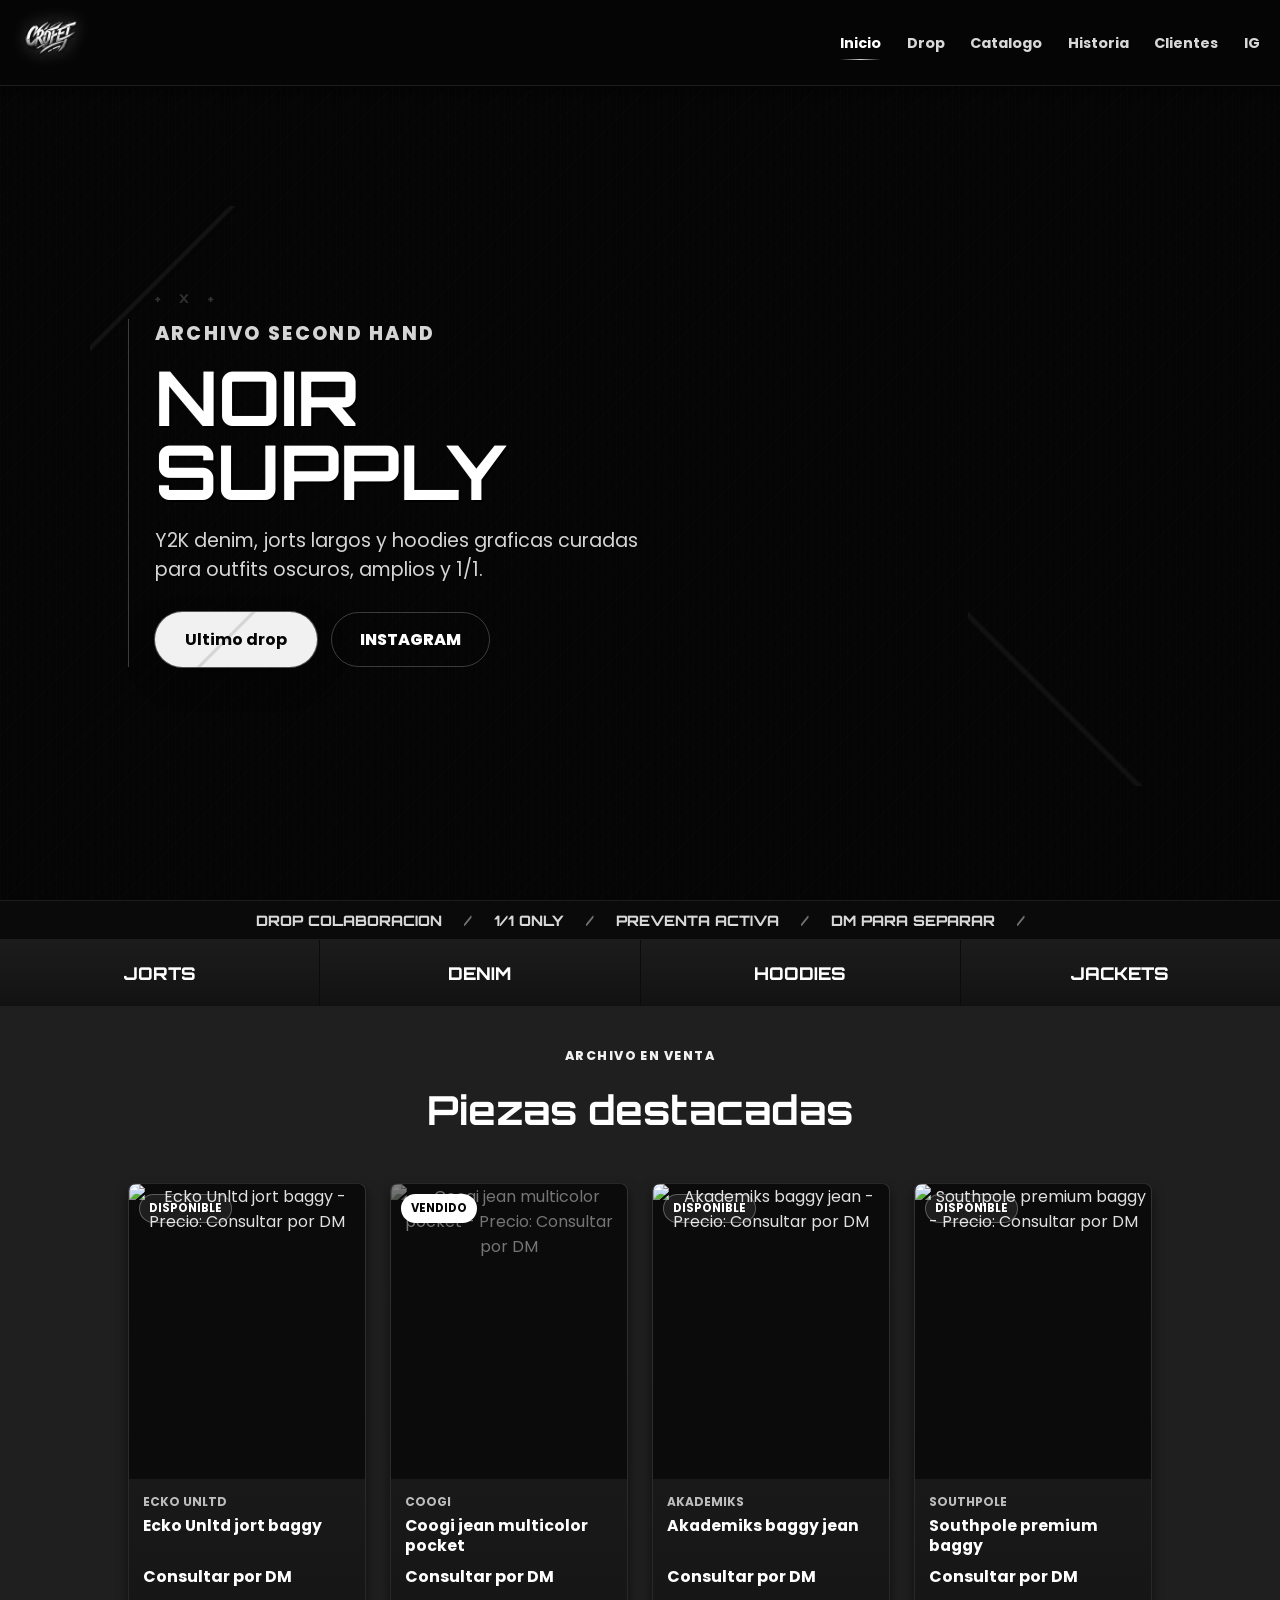
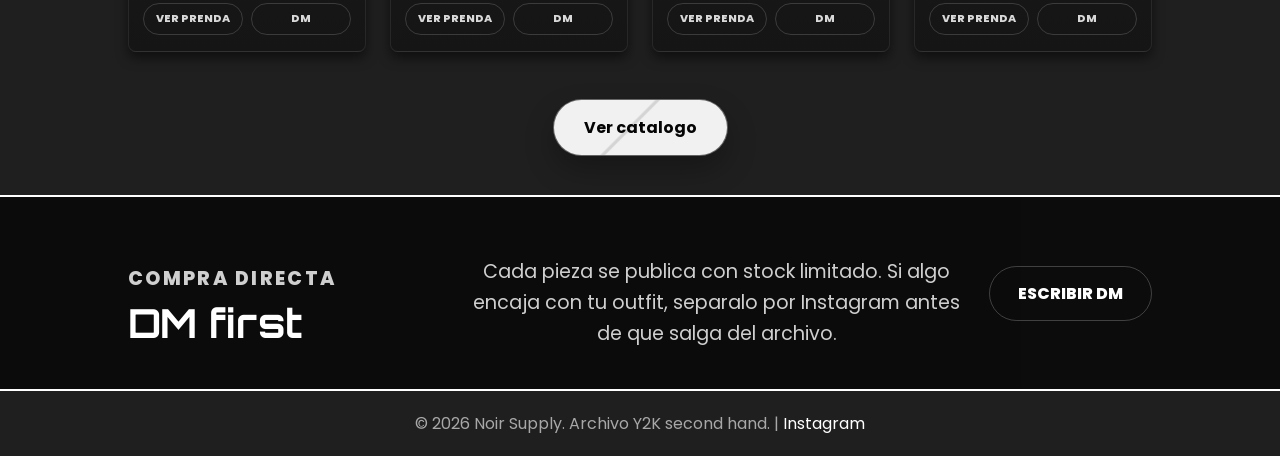
==== commit 4b950b51: "Add files via upload" ====
--- a/index.html
+++ b/index.html
@@ -1,126 +1,90 @@
-<!DOCTYPE html>
+﻿<!DOCTYPE html>
 <html lang="es">
 <head>
   <meta charset="UTF-8">
   <meta name="viewport" content="width=device-width, initial-scale=1.0">
-  <meta name="description" content="Noir Supply ofrece ropa vintage Y2K única. Explora moda sostenible con estilo y exclusividad.">
-  <title>Noir Supply - Y2K Vintage</title>
+  <meta name="description" content="Noir Supply: archivo Y2K second hand con denim baggy, jorts, hoodies graficas y piezas 1/1 seleccionadas por Instagram.">
+  <title>Noir Supply - Archivo Y2K Second Hand</title>
   <link href="https://fonts.googleapis.com/css2?family=Orbitron:wght@500;700&family=Poppins:wght@300;400;700&display=swap" rel="stylesheet">
-  <link rel="stylesheet" href="styles_updated.css">
-  <link rel="icon" href="/img/icon.png/" type="image/x-icon">
+  <link rel="stylesheet" href="styles_updated.css?v=mobile-store-2026">
+  <link rel="icon" href="/img/icon.png" type="image/x-icon">
   <meta property="og:image" content="https://noirarchive.netlify.app/img/icon.png">
 </head>
 <body>
   <header>
     <div class="header-container">
       <a href="/index.html" aria-label="Logo Noir Supply">
-        <img src="img/icon.png" alt="Logo de Noir Supply" class="logo">
+        <img src="img/icon.png?v=noir-tribal-matte" alt="Logo de Noir Supply" class="logo">
       </a>
       <div class="title-container">
         <a href="/index.html">
-          <h1>Noir Supply</h1>
-          <p>Prendas Y2K - Second Hand</p>
+          <span class="brand-name">Noir Supply</span>
+          <p>Archivo Y2K / Second Hand</p>
         </a>
       </div>
-      <!-- Botón de menú para móviles (NUEVO) -->
-      <button id="hamburger" aria-label="Abrir menú" class="hamburger">
-        ☰
-      </button>
+      <button id="hamburger" aria-label="Abrir menú" aria-expanded="false" class="hamburger">☰</button>
     </div>
-    <!-- Menú de navegación -->
-    <nav id="nav-menu">
+    <nav id="nav-menu" aria-label="Menú principal">
       <ul>
         <li><a href="/index.html">Inicio</a></li>
-        <li><a href="/galeria.html">Catálogo</a></li>
-        <li><a href="/nosotros.html">Nuestra Historia</a></li>
-        <li><a href="/feedback.html">Feedback</a></li>
-        <li><a href="/contacto.html">Contacto</a></li>
+        <li><a href="/drop.html">Drop</a></li>
+        <li><a href="/galeria.html">Catalogo</a></li>
+        <li><a href="/nosotros.html">Historia</a></li>
+        <li><a href="/feedback.html">Clientes</a></li>
+        <li><a href="https://instagram.com/noirsupply0" target="_blank" rel="noopener noreferrer">IG</a></li>
       </ul>
     </nav>
   </header>
+
   <main>
     <section class="hero fade-in">
-      <h1>Explora la Moda Y2K</h1>
-      <p>Prendas únicas, estilo futurista y sostenibilidad en un solo lugar.</p>
-    </section>
-    <section id="historia" class="section fade-in">
-      <h2>Acerca de Noir</h2>
-      <p>Cada prenda que encuentras en Noir Supply fue seleccionada cuidadosamente para evocar los vibrantes años 2000.
-        Rescatamos tesoros vintage que no encontrarás en ningún otro lugar, priorizando la exclusividad y la sostenibilidad.</p>
-      <a href="/nosotros.html" class="btn-ver-mas">Leer más</a>
-    </section>
-    <section id="catalogo-previa" class="section fade-in">
-      <h2><a href="/galeria.html">Catálogo</a></h2>
-      <div class="catalogo-previa">
-        <div class="catalogo-item">
-          <a href="/producto1.html">
-            <img src="/img/prendas/producto1.jpg" alt="Casaca Ecko - Precio: S/75">
-            <p>Casaca Ecko <br> Precio: S/75</p>
-          </a>
-        </div>
-        <div class="catalogo-item">
-          <a href="/producto2.html">
-            <img src="/img/prendas/producto2.jpg" alt="Polera LRG - Precio: S/65">
-            <p>Polera LRG <br> Precio: S/65</p>
-          </a>
-        </div>
-        <div class="catalogo-item">
-          <a href="/producto3.html">
-            <img src="/img/prendas/producto3.jpg" alt="Pantalón Rocawear - Precio: S/70">
-            <p>Pantalón Rocawear <br> Precio: S/70</p>
-          </a>
-        </div>
-        <div class="catalogo-item">
-          <a href="/producto4.html">
-            <img src="/img/prendas/producto4.jpg" alt="Jort Vintage - Precio: S/60">
-            <p>Jort Vintage <br> Precio: S/60</p>
-          </a>
-        </div>
-        <div class="catalogo-item">
-          <a href="/producto4.html">
-            <img src="/IMG/prendas/producto5.jpg" alt="Jort Vintage - Precio: S/60">
-            <p>Jort Timberland <br> Precio: S/50</p>
-          </a>
-        </div>
-        <div class="catalogo-item">
-          <a href="/producto4.html">
-            <img src="/IMG/prendas/producto6.jpg" alt="Jort Vintage - Precio: S/60">
-            <p>Jort baggy REDAPE <br> Precio: S/75</p>
-          </a>
-        </div>
-        <div class="catalogo-item">
-          <a href="/producto4.html">
-            <img src="/IMG/prendas/producto7.jpg" alt="Jort Vintage - Precio: S/60">
-            <p>Baggy pant simple type jnco<br> Precio: S/75</p>
-          </a>
-        </div>
-      </div>
-      <a href="/galeria.html" class="btn-ver-mas">Ver más</a>
-    </section>
-    <section id="feedback" class="section fade-in">
-      <h2><a href="/feedback.html">Feedback</a></h2>
-      <div class="reseñas-container">
-        <div class="reseña">
-          <img src="/img/feedback/feedback1.jpg" alt="Reseña de cliente 1">
-        </div>
-        <div class="reseña">
-          <img src="/img/feedback/feedback2.jpg" alt="Reseña de cliente 2">
-        </div>
-        <div class="reseña">
-          <img src="/img/feedback/feedback3.jpg" alt="Reseña de cliente 3">
-        </div>
-        <div class="reseña">
-          <img src="/img/feedback/feedback4.jpg" alt="Reseña de cliente 4">
+      <div>
+        <p class="hero-kicker">Archivo second hand</p>
+        <h1>Noir<br>Supply</h1>
+        <p>Y2K denim, jorts largos y hoodies graficas curadas para outfits oscuros, amplios y 1/1.</p>
+        <div class="hero-actions">
+          <a href="/drop.html" class="btn-ver-mas">Ultimo drop</a>
+          <a href="https://instagram.com/noirsupply0" class="btn-secondary" target="_blank" rel="noopener noreferrer">Instagram</a>
         </div>
       </div>
     </section>
+
+    <div class="drop-marquee" aria-label="Beneficios del drop">
+      <span>Drop colaboracion</span>
+      <span>1/1 only</span>
+      <span>Preventa activa</span>
+      <span>DM para separar</span>
+    </div>
+
+    <section class="shop-categories fade-in" aria-label="Categorias">
+      <a href="/galeria.html">Jorts</a>
+      <a href="/galeria.html">Denim</a>
+      <a href="/galeria.html">Hoodies</a>
+      <a href="/galeria.html">Jackets</a>
+    </section>
+
+    <section id="catalogo-previa" class="section fade-in">
+      <p class="section-kicker">Archivo en venta</p>
+      <h2><a href="/galeria.html">Piezas destacadas</a></h2>
+      <div class="catalogo-previa" data-products-container data-limit="4"></div>
+      <a href="/galeria.html" class="btn-ver-mas">Ver catalogo</a>
+    </section>
+
+    <section id="historia" class="section brand-band fade-in">
+      <div>
+        <p class="section-kicker">Compra directa</p>
+        <h2>DM first</h2>
+      </div>
+      <p>Cada pieza se publica con stock limitado. Si algo encaja con tu outfit, separalo por Instagram antes de que salga del archivo.</p>
+      <a href="https://ig.me/m/noirsupply0" class="btn-secondary" target="_blank" rel="noopener noreferrer">Escribir DM</a>
+    </section>
   </main>
-  <footer><br><br><br>
-    <p>© 2024 Noir Supply. Todos los derechos reservados. |
+
+  <footer>
+    <p>&copy; 2026 Noir Supply. Archivo Y2K second hand. |
       <a href="https://instagram.com/noirsupply0" target="_blank" rel="noopener noreferrer">Instagram</a>
     </p>
   </footer>
-  <!-- Script añadido -->
-  <script src="script.js"></script>
+  <script src="script.js?v=drop-filters-fixed"></script>
 </body>
 </html>
--- a/styles_updated.css
+++ b/styles_updated.css
@@ -1,147 +1,1639 @@
-/* General */
+/* General */
+body {
+  font-family: 'Poppins', sans-serif;
+  margin: 0;
+  padding: 0;
+  background-color: #121212; /* Fondo oscuro */
+  color: #e0e0e0;
+}
+
+/* Encabezado */
+header {
+  color: white;
+  text-align: center;
+  z-index: 1000;
+  display: flex;
+  justify-content: space-between;
+  align-items: center;
+  box-shadow: 0px 4px 6px rgba(0, 0, 0, 0.3);
+  margin: 0;
+  padding: 15px 20px; /* Asegura un espacio interno suficiente */
+  background-color: #1f1f1f; /* Fondo uniforme */
+  border: none;
+  box-shadow: 0px 4px 6px rgba(0, 0, 0, 0.3); /* Sombra debajo del encabezado */
+  position: sticky;
+  top: 0;
+  z-index: 1000;
+}
+
+header .header-container {
+  gap: 15px; /* Espacio entre logo y texto */
+  min-height: 60px; /* Mantener la altura del header */
+  display: flex;
+  justify-content: space-between;
+  align-items: center;
+}
+
+header .logo {
+  max-height: 40px; /* Tamaño más pequeño del logo */
+}
+
+header .title-container h1,
+header .title-container .brand-name {
+  font-family: 'Orbitron', sans-serif;
+  font-size: 2rem; /* Tamaño más pequeño del título */
+  margin: 0;
+}
+header .logo {
+  max-height: 40px;
+  margin-right: 10px;
+}
+
+header nav ul {
+  list-style: none;
+  display: flex;
+  justify-content: center;
+  gap: 15px; /* Espacio reducido entre elementos del menú */
+  border: none;
+  margin: 0;
+  padding: 0;
+  background-color: #1f1f1f; /* Asegurar que coincida con el fondo */
+  box-shadow: none; /* Eliminar cualquier sombra */
+}
+
+header nav ul li a {
+  font-size: 0.9rem;
+  text-decoration: none;
+  color: white;
+  font-weight: bold;
+  padding: 5px 8px; /* Reducir el área de clic */
+  transition: color 0.3s ease, border-bottom 0.3s ease;
+}
+
+header nav ul li a:hover {
+  color: #ffffff;
+  border-bottom: 2px solid #ffffff;
+}
+header .title-container p {
+  font-size: 0.9rem; /* Reducir subtítulo */
+  color: #a8a8a8;
+  margin: 0;
+}
+
+
+/* Hero */
+.hero {
+  display: flex;
+  align-items: center;
+  justify-content: center;
+  height: 60vh;
+  text-align: center;
+  background: linear-gradient(90deg, #1f1f1f, #2c2c2c);
+}
+
+.hero h1 {
+  font-family: 'Orbitron', sans-serif;
+  font-size: 3rem;
+  color: #ffffff;
+}
+
+.hero p {
+  font-size: 1.2rem;
+  color: #b8b8b8;
+}
+
+
+/* Refinar diseño del catálogo */
+
+/* Catálogo */
+.catalogo-previa {
+  display: grid;
+  grid-template-columns: repeat(auto-fit, minmax(250px, 1fr)); /* Tamaño mínimo consistente */
+  gap: 30px; /* Espaciado más equilibrado */
+  padding: 20px; /* Relleno equilibrado */
+  justify-items: center; /* Centrado de los elementos */
+  align-items: start; /* Alineación superior */
+}
+
+
+
+.catalogo-item {
+  background-color: #1f1f1f;
+  text-align: center;
+  border-radius: 15px; /* Bordes redondeados */
+  overflow: hidden;
+  width: 100%; /* Se ajusta al contenedor */
+  max-width: 250px; /* Ancho máximo consistente */
+  min-height: 400px; /* Altura mínima */
+  box-shadow: 0px 6px 12px rgba(0, 0, 0, 0.5); /* Sombras */
+  transition: transform 0.3s, box-shadow 0.3s;
+}
+
+
+.catalogo-item img {
+  width: 100%;
+  max-width: 300px;
+  height: auto;
+  display: block;
+  margin: 0 auto;
+  border-radius: 15px; /* Bordes redondeados para imágenes */
+  animation: fadeIn 1s ease-in-out;
+}
+@keyframes fadeIn {
+  from {
+    opacity: 0;
+    transform: translateY(20px);
+  }
+  to {
+    opacity: 1;
+    transform: translateY(0);
+  }
+}
+
+.catalogo-item p {
+  margin: 5px 0; /* Espaciado reducido */
+  padding: 10px 5px;
+  font-size: 1rem; /* Ajustar tamaño de texto */
+  color: #e0e0e0; /* Texto claro */
+  font-weight: bold;
+}
+
+.catalogo-item p:nth-child(2) {
+  color: #ffffff; /* Precio en blanco */
+  font-weight: bold;
+}
+
+.catalogo-item:hover {
+  transform: scale(1.1); /* Incremento más visible */
+  border-color: #ffffff; /* Cambiar borde al pasar el cursor */
+  box-shadow: 0px 8px 16px rgba(255, 255, 255, 0.6); /* Sombra más notoria */
+}
+
+/* Botón Ver Más */
+.btn-ver-mas {
+  background-color: #ffffff;
+  color: #ffffff;
+  font-weight: bold;
+  text-decoration: none;
+  border-radius: 5px;
+  display: block; /* Para centrado */
+  margin: 20px auto 0 auto; /* Centrado */
+  padding: 15px 30px;
+  transition: background-color 0.3s, color 0.3s;
+  text-align: center;
+  width: fit-content;
+}
+
+.btn-ver-mas:hover {
+  background-color: #ffffff;
+  color: #ffffff;
+}
+
+
+/* Sección de Historia */
+#historia {
+  padding: 40px 10%;
+  text-align: center;
+}
+
+#historia h2 {
+  font-family: 'Orbitron', sans-serif;
+  font-size: 2.5rem;
+  color: #ffffff;
+}
+
+#historia p {
+  font-size: 1.2rem;
+  color: #cfcfcf;
+  line-height: 1.6;
+  margin-top: 20px;
+}
+
+/* Sección de Testimonios */
+.reseñas-container {
+  display: grid;
+  grid-template-columns: repeat(auto-fit, minmax(200px, 1fr));
+  gap: 20px;
+  padding: 50px;
+}
+
+.reseña img {
+  width: 100%;
+  border-radius: 5px;
+  object-fit: cover;
+}
+a {
+  text-decoration: none; /* Quita el subrayado por defecto */
+  color: inherit; /* Mantiene el color del texto */
+}
+
+a:hover {
+  text-decoration: none; /* Asegura que no aparezca subrayado en hover */
+  color: #ffffff; /* Cambia el color al pasar el mouse, opcional */
+}
+
+
+/* Footer */
+footer {
+  background: #1f1f1f;
+  text-align: center;
+  padding: 20px;
+  color: #a8a8a8;
+  margin-top: 0; /* Elimina el espacio superior */
+  border-top: 2px solid #ffffff; /* Si quieres mantener solo una línea aquí */
+}
+
+footer a {
+  color: #ffffff;
+  text-decoration: none;
+}
+
+footer a:hover {
+  text-decoration: underline;
+}
+h2,
+main .section > h1,
+.story-copy h1,
+.product-info h1 {
+  color: #ffffff; /* Igual a "Explorar Moda Y2K" */
+  text-align: center;
+  margin: 20px 0;
+  font-family: 'Orbitron', sans-serif;
+  font-size: 2.5rem; /* Tamaño ajustado */
+}
+#feedback {
+  padding: 40px 10%;
+  text-align: center;
+  background-color: #121212; /* Fondo oscuro */
+  border-bottom: 2px solid #ffffff; /* Línea divisoria */
+  margin-bottom: 0; /* Elimina cualquier margen inferior */
+  padding-bottom: 0; /* Elimina cualquier relleno extra */
+  border-bottom: none; /* Asegúrate de que no haya línea */
+}
+
+#feedback h2,
+#feedback h1 {
+  font-family: 'Orbitron', sans-serif;
+  font-size: 2.5rem;
+  color: #ffffff; /* Color del texto */
+  margin-bottom: 20px;
+}
+
+#feedback .reseñas-container {
+  display: grid;
+  grid-template-columns: repeat(auto-fit, minmax(200px, 1fr));
+  gap: 20px;
+  padding: 20px;
+}
+
+#feedback .reseña img {
+  width: 100%;
+  border-radius: 5px;
+  object-fit: cover;
+}
+
+
+.section {
+  padding: 40px 10%;
+  text-align: center;
+  background-color: #1f1f1f;
+}
+
+.section:not(:last-child) {
+  border-bottom: 2px solid #ffffff;
+}
+
+.section:nth-child(odd) {
+  background-color: #121212;
+}
+
+.section:nth-child(even) {
+  background-color: #1f1f1f;
+}
+/* Estilos generales permanecen iguales */
+.hamburger {
+  display: none;
+}
+/* Estilos para móviles */
+@media (max-width: 768px) {
+  header {
+    position: relative; /* Garantizar que el nav esté relacionado al header */
+    border-bottom: none;
+  }
+  /* Ocultar menú estándar */
+  header nav ul {
+    top: 60px; /* Ajustar debajo del header */
+    display: none;
+    flex-direction: column;
+    gap: 10px;
+    position: absolute;
+    top: 100%; /* Ubicar el menú justo debajo del header */
+    right: 0;
+    width: 100%;
+    box-shadow: 0px 4px 6px rgba(0, 0, 0, 0.3);
+    border-radius: 0 0 10px 10px;
+    z-index: 1000; /* Asegurar que el menú esté por encima de otros elementos */
+    border: none;
+    margin: 0;
+    padding-top: 5px;
+    padding-bottom: 15px;
+    background-color: #1f1f1f;
+  }
+
+  /* Mostrar menú si está activo */
+  header nav ul.active {
+    display: flex;
+  }
+  /* Asegurar el diseño del header */
+  .header-container {
+    justify-content: space-between;
+  }
+  main {
+    margin-top: 10px; /* Ajustar según el diseño deseado */
+  }
+  .catalogo-previa {
+    display: grid;
+    grid-template-columns: repeat(2, 1fr); /* Dos columnas por fila en móvil */
+    gap: 10px; /* Espaciado reducido entre los cuadros */
+    padding: 10px; /* Ajuste de relleno para pantallas pequeñas */
+  }
+
+  .catalogo-item {
+    max-width: 100%; /* Ajustar el ancho al contenedor */
+    min-height: auto; /* Permitir que las imágenes se adapten automáticamente */
+    height: auto; /* Altura automática para ajustarse mejor */
+  }
+  .catalogo-item p {
+    font-size: 0.85rem; /* Texto más pequeño para pantallas móviles */
+  }
+  .catalogo-item img {
+    height: 120px; /* Imagen más compacta */
+    width: 100%; /* Ocupa todo el ancho disponible */
+    height: auto; /* Mantén la altura proporcional */
+    border-radius: 10px; /* Bordes redondeados para consistencia */
+    object-fit: contain; /* Asegura que la imagen no se recorte ni deforme */
+  }
+  #feedback .reseñas-container {
+    display: grid;
+    grid-template-columns: repeat(2, 1fr); /* Dos columnas iguales */
+    gap: 15px; /* Espaciado entre las imágenes */
+    padding: 10px; /* Espaciado interno de la sección */
+  }
+
+  #feedback .reseña img {
+    width: 100%; /* Llenar el contenedor */
+    height: auto; /* Mantener proporción */
+    object-fit: cover; /* Recortar si es necesario */
+    border-radius: 10px; /* Bordes redondeados para consistencia */
+  }
+  .hamburger {
+    font-size: 2.5rem; /* Incrementa el tamaño del botón */
+    margin: 0; /* Elimina márgenes adicionales */
+    padding: 5px; /* Espaciado interno más uniforme */
+    position: absolute; /* Asegura un posicionamiento flexible */
+    top: 15px; /* Ajusta la posición vertical */
+    right: 10px; /* Acerca el botón al borde derecho */
+    cursor: pointer; /* Muestra el cursor interactivo */
+    background: none;
+    border: none;
+    color: white;
+    display: block;
+  }
+}
+
+.header-container {
+  margin: 0;
+  padding: 0;
+  border: none;
+  box-shadow: none;
+}
+main {
+  padding-top: 10px; /* Opcional: Espaciado para separar el contenido del header */
+  margin: 0;
+  padding: 0;
+  background-color: #121212; /* Fondo consistente con el diseño */
+}
+
+/* Remover cualquier borde adicional o margen en el nav */
+header nav {
+  border: none;
+  margin: 0;
+  padding: 0;
+}
+/* Ajuste global para eliminar cualquier borde o sombra en todos los elementos */
+* {
+  margin: 0;
+  padding: 0;
+  border: 0;
+  box-shadow: none;
+}
+/* Fade In */
+.fade-in {
+  opacity: 0;
+  transform: translateY(20px);
+  transition: opacity 0.8s ease-out, transform 0.8s ease-out;
+}
+
+.fade-in.visible {
+  opacity: 1;
+  transform: translateY(0);
+}
+
+/* Slide In desde la izquierda */
+.slide-in-left {
+  opacity: 0;
+  transform: translateX(-100px);
+  transition: opacity 0.8s ease-out, transform 0.8s ease-out;
+}
+
+.slide-in-left.visible {
+  opacity: 1;
+  transform: translateX(0);
+}
+
+/* Zoom In */
+.zoom-in {
+  opacity: 0;
+  transform: scale(0.8);
+  transition: opacity 0.8s ease-out, transform 0.8s ease-out;
+}
+
+.zoom-in.visible {
+  opacity: 1;
+  transform: scale(1);
+}
+
+.back-link {
+  color: #ffffff;
+  display: inline-block;
+  font-weight: 700;
+  margin-bottom: 30px;
+}
+
+.product-layout {
+  align-items: center;
+  display: grid;
+  gap: 40px;
+  grid-template-columns: minmax(240px, 420px) minmax(240px, 1fr);
+  margin: 0 auto;
+  max-width: 1000px;
+  text-align: left;
+}
+
+.product-media img {
+  background-color: #121212;
+  border-radius: 15px;
+  display: block;
+  width: 100%;
+}
+
+.product-kicker {
+  color: #ffffff;
+  font-weight: 700;
+  text-transform: uppercase;
+}
+
+.product-info h2,
+.product-info h1 {
+  margin: 10px 0;
+  text-align: left;
+}
+
+.product-price {
+  color: #ffffff;
+  font-size: 1.4rem;
+  font-weight: 700;
+  margin: 0 0 20px;
+}
+
+.product-meta {
+  display: grid;
+  gap: 10px;
+  grid-template-columns: repeat(2, minmax(140px, 1fr));
+  margin: 24px 0 8px;
+}
+
+.product-meta div {
+  background-color: #121212;
+  border: 1px solid rgba(255, 255, 255, 0.28);
+  border-radius: 8px;
+  padding: 12px;
+}
+
+.product-meta dt {
+  color: #ffffff;
+  font-size: 0.78rem;
+  font-weight: 700;
+  margin-bottom: 4px;
+  text-transform: uppercase;
+}
+
+.product-meta dd {
+  color: #ffffff;
+  margin: 0;
+}
+
+.product-info .btn-ver-mas {
+  margin-left: 0;
+}
+
+/* Correcciones finales Noir Supply */
+* {
+  box-sizing: border-box;
+}
+
+header {
+  gap: 20px;
+  justify-content: space-between;
+}
+
+header .header-container {
+  flex: 0 0 auto;
+  justify-content: flex-start;
+  text-align: left;
+}
+
+header .title-container {
+  display: none;
+  text-align: left;
+}
+
+header .logo {
+  max-height: 58px;
+  width: auto;
+}
+
+header nav {
+  margin-left: auto;
+}
+
+footer {
+  margin-top: 0;
+}
+
+.catalogo-item {
+  box-shadow: 0px 6px 12px rgba(0, 0, 0, 0.5);
+}
+
+.catalogo-item:hover {
+  box-shadow: 0px 8px 16px rgba(255, 255, 255, 0.6);
+}
+
+.hero {
+  padding: 40px 10%;
+}
+
+@media (max-width: 768px) {
+  header {
+    display: block;
+    padding: 12px 16px;
+  }
+
+  header .header-container {
+    justify-content: flex-start;
+    padding-right: 54px;
+  }
+
+  header .title-container h1,
+  header .title-container .brand-name {
+    font-size: 1.3rem;
+  }
+
+  header .title-container p {
+    font-size: 0.75rem;
+  }
+
+  header .logo {
+    max-height: 48px;
+  }
+
+  header nav ul {
+    left: 0;
+  }
+
+  .hero h1 {
+    font-size: 2rem;
+  }
+
+  .hero p,
+  #historia p {
+    font-size: 1rem;
+  }
+
+  .section,
+  #historia,
+  #feedback {
+    padding: 30px 5%;
+  }
+
+  h2,
+  main .section > h1,
+  .story-copy h1,
+  .product-info h1,
+  #historia h2,
+  #historia h1,
+  #feedback h2 {
+    font-size: 1.8rem;
+  }
+
+  .product-layout {
+    grid-template-columns: 1fr;
+    text-align: center;
+  }
+
+  .product-info h2,
+  .product-info h1 {
+    text-align: center;
+  }
+
+  .product-info .btn-ver-mas {
+    margin-left: auto;
+  }
+
+  .product-meta {
+    grid-template-columns: 1fr;
+  }
+}
+
+/* Visual refresh */
 body {
-  font-family: 'Poppins', sans-serif;
+  background:
+    radial-gradient(circle at 12% 0%, rgba(255, 255, 255, 0.18), transparent 28%),
+    linear-gradient(180deg, #0c0c0c 0%, #121212 48%, #0d0d0d 100%);
+}
+
+header {
+  backdrop-filter: blur(12px);
+  background-color: rgba(6, 6, 6, 0.96);
+  border-bottom: 1px solid rgba(255, 255, 255, 0.1);
+  padding-bottom: 10px;
+  padding-top: 10px;
+}
+
+header nav ul {
+  background-color: transparent;
+  gap: clamp(16px, 2vw, 26px);
+}
+
+header nav ul li a {
+  background-color: transparent;
+  border-radius: 0;
+  color: #d8d8d8;
+  padding: 8px 0;
+  position: relative;
+}
+
+header nav ul li a::after {
+  background: linear-gradient(90deg, transparent, #ffffff, transparent);
+  bottom: 1px;
+  content: "";
+  height: 1px;
+  left: 0;
+  opacity: 0;
+  position: absolute;
+  transform: scaleX(0.35);
+  transition: opacity 0.25s ease, transform 0.25s ease;
+  width: 100%;
+}
+
+header nav ul li a:hover {
+  background-color: transparent;
+  border-bottom: 0;
+  color: #ffffff;
+}
+
+header nav ul li a.is-active {
+  color: #ffffff;
+}
+
+header nav ul li a.is-active::after {
+  opacity: 1;
+  transform: scaleX(1);
+}
+
+header nav ul li a:hover::after {
+  opacity: 1;
+  transform: scaleX(1);
+}
+
+.hero {
+  background:
+    radial-gradient(circle at 22% 48%, rgba(255, 255, 255, 0.3), transparent 30%),
+    linear-gradient(90deg, rgba(6, 6, 6, 0.9) 0%, rgba(6, 6, 6, 0.66) 48%, rgba(6, 6, 6, 0.24) 100%),
+    linear-gradient(180deg, rgba(6, 6, 6, 0.12) 0%, rgba(6, 6, 6, 0.72) 100%),
+    url("/img/instagram/hero-drop.jpg") center 48% / cover no-repeat,
+    #0c0c0c;
+  justify-content: flex-start;
+  min-height: calc(100svh - 86px);
+  overflow: hidden;
+  position: relative;
+  text-align: left;
+}
+
+.hero::before {
+  background: rgba(0, 0, 0, 0.16);
+  content: "";
+  inset: 0;
+  pointer-events: none;
+  position: absolute;
+  z-index: 0;
+}
+
+.hero::after {
+  background: repeating-linear-gradient(
+    90deg,
+    rgba(255, 255, 255, 0.035) 0,
+    rgba(255, 255, 255, 0.035) 1px,
+    transparent 1px,
+    transparent 7px
+  );
+  content: "";
+  inset: 0;
+  opacity: 0.28;
+  pointer-events: none;
+  position: absolute;
+  z-index: 1;
+}
+
+.hero > div {
+  max-width: 540px;
+  position: relative;
+  z-index: 2;
+}
+
+.hero-lookbook {
+  align-items: center;
+  display: grid;
+  flex: 1;
+  gap: 14px;
+  grid-template-columns: 0.85fr 1fr;
+  max-width: 660px;
+  min-width: 420px;
+  position: relative;
+  z-index: 1;
+}
+
+.hero-lookbook img {
+  aspect-ratio: 4 / 5;
+  border: 1px solid rgba(255, 255, 255, 0.12);
+  border-radius: 8px;
+  box-shadow: 0 22px 50px rgba(0, 0, 0, 0.5);
+  filter: contrast(1.06) saturate(0.86);
+  height: 100%;
+  object-fit: cover;
+  width: 100%;
+}
+
+.hero-lookbook img:nth-child(1) {
+  grid-row: span 2;
+}
+
+.hero-lookbook img:nth-child(2),
+.hero-lookbook img:nth-child(3) {
+  aspect-ratio: 1 / 1;
+}
+
+.hero h1 {
+  color: #ffffff;
+  font-size: clamp(3rem, 5.9vw, 5.35rem);
+  line-height: 0.98;
+  margin-bottom: 18px;
+  max-width: 540px;
+  text-shadow:
+    0 0 3px rgba(255, 255, 255, 0.18),
+    0 0 24px rgba(255, 255, 255, 0.5),
+    4px 4px 0 rgba(24, 7, 38, 0.55);
+  text-transform: uppercase;
+}
+
+.hero p {
+  color: #d5d5d5;
+  max-width: 520px;
+}
+
+.hero-kicker,
+.section-kicker {
+  color: #f1f1f1;
+  font-size: 0.78rem;
+  font-weight: 800;
+  letter-spacing: 0.12em;
+  margin-bottom: 12px;
+  text-transform: uppercase;
+}
+
+.hero-actions {
+  align-items: center;
+  display: flex;
+  flex-wrap: wrap;
+  gap: 14px;
+  margin-top: 28px;
+}
+
+.hero-actions .btn-ver-mas {
   margin: 0;
+}
+
+.btn-secondary {
+  border: 1px solid rgba(255, 255, 255, 0.22);
+  border-radius: 999px;
+  color: #ffffff;
+  display: inline-block;
+  font-weight: 800;
+  padding: 14px 28px;
+  text-align: center;
+  text-transform: uppercase;
+  transition: border-color 0.25s ease, color 0.25s ease, transform 0.25s ease;
+}
+
+.btn-secondary:hover {
+  border-color: rgba(255, 255, 255, 0.72);
+  color: #ffffff;
+  transform: translateY(-2px);
+}
+
+.drop-marquee {
+  align-items: center;
+  background-color: #0a0a0a;
+  border-bottom: 1px solid rgba(255, 255, 255, 0.08);
+  border-top: 1px solid rgba(255, 255, 255, 0.08);
+  color: #d8d8d8;
+  display: flex;
+  font-family: 'Orbitron', sans-serif;
+  font-size: clamp(0.72rem, 1.2vw, 0.9rem);
+  font-weight: 800;
+  gap: 22px;
+  justify-content: center;
+  overflow: hidden;
+  padding: 10px 20px;
+  text-transform: uppercase;
+  white-space: nowrap;
+}
+
+.drop-marquee span::after {
+  color: rgba(255, 255, 255, 0.78);
+  content: "/";
+  margin-left: 22px;
+}
+
+.drop-announcement {
+  align-items: center;
+  background:
+    linear-gradient(90deg, rgba(255, 255, 255, 0.14), transparent 42%),
+    linear-gradient(180deg, #111111 0%, #0b0b0b 100%);
+  border-bottom: 1px solid rgba(255, 255, 255, 0.08);
+  display: grid;
+  gap: 24px;
+  grid-template-columns: minmax(220px, 0.8fr) minmax(280px, 1.3fr) auto;
+  padding: 26px 10%;
+  text-align: left;
+}
+
+.drop-announcement h2 {
+  font-size: clamp(1.7rem, 3vw, 2.8rem);
+  margin: 0;
+  text-align: left;
+}
+
+.drop-announcement p {
+  color: #d5d5d5;
+  line-height: 1.6;
+  margin: 0;
+}
+
+.drop-meta {
+  align-items: center;
+  display: flex;
+  gap: 10px;
+  justify-content: flex-end;
+}
+
+.drop-meta span,
+.drop-meta a {
+  border: 1px solid rgba(255, 255, 255, 0.16);
+  border-radius: 999px;
+  color: #ffffff;
+  font-size: 0.76rem;
+  font-weight: 800;
+  padding: 9px 12px;
+  text-transform: uppercase;
+  white-space: nowrap;
+}
+
+.drop-meta span {
+  background-color: rgba(255, 255, 255, 0.13);
+  border-color: rgba(255, 255, 255, 0.42);
+  color: #ffffff;
+}
+
+.drop-meta a:hover {
+  border-color: rgba(255, 255, 255, 0.72);
+  color: #ffffff;
+}
+
+.shop-categories {
+  background-color: #0b0b0b;
+  border-bottom: 1px solid rgba(255, 255, 255, 0.08);
+  display: grid;
+  gap: 1px;
+  grid-template-columns: repeat(4, 1fr);
+}
+
+.shop-categories a {
+  background:
+    linear-gradient(180deg, rgba(255, 255, 255, 0.045), rgba(255, 255, 255, 0)),
+    #121212;
+  color: #ffffff;
+  font-family: 'Orbitron', sans-serif;
+  font-size: clamp(0.82rem, 1.6vw, 1.1rem);
+  font-weight: 800;
+  padding: 22px 10px;
+  position: relative;
+  text-align: center;
+  text-transform: uppercase;
+  transition: background-color 0.25s ease, color 0.25s ease;
+}
+
+.shop-categories a::before {
+  background: linear-gradient(90deg, transparent, rgba(255, 255, 255, 0.62), transparent);
+  content: "";
+  height: 1px;
+  left: 18%;
+  opacity: 0;
+  position: absolute;
+  top: 0;
+  transition: opacity 0.25s ease;
+  width: 64%;
+}
+
+.shop-categories a:hover {
+  background-color: #191919;
+  color: #ffffff;
+}
+
+.shop-categories a:hover::before {
+  opacity: 1;
+}
+
+.section {
+  background-color: rgba(18, 18, 18, 0.96);
+}
+
+.section:nth-child(odd) {
+  background-color: rgba(12, 12, 12, 0.96);
+}
+
+.catalogo-previa {
+  gap: 24px;
+  grid-template-columns: repeat(auto-fit, minmax(220px, 1fr));
+  padding: 28px 0;
+}
+
+#catalogo-previa .catalogo-previa[data-limit="4"] {
+  grid-template-columns: repeat(4, minmax(0, 1fr));
+  margin: 0 auto;
+  max-width: 1180px;
+}
+
+#catalogo-previa .catalogo-previa[data-limit="4"] .catalogo-item {
+  max-width: none;
+}
+
+.catalog-intro {
+  color: #d5d5d5;
+  line-height: 1.65;
+  margin: 0 auto 22px;
+  max-width: 720px;
+}
+
+.catalogo-item {
+  background: linear-gradient(180deg, #202020 0%, #151515 100%);
+  border: 1px solid rgba(255, 255, 255, 0.08);
+  border-radius: 8px;
+  max-width: 280px;
+  min-height: 0;
+  overflow: hidden;
+}
+
+.catalogo-item a {
+  display: block;
+  color: inherit;
+  text-decoration: none;
+}
+
+.catalogo-item:hover {
+  transform: translateY(-6px);
+}
+
+.catalogo-media {
+  aspect-ratio: 4 / 5;
+  background-color: #0b0b0b;
+  overflow: hidden;
+  position: relative;
+}
+
+.catalogo-media img {
+  border-radius: 0;
+  height: 100%;
+  max-width: none;
+  object-fit: cover;
+  transition: transform 0.35s ease, filter 0.35s ease;
+  width: 100%;
+}
+
+.catalogo-item:hover .catalogo-media img {
+  filter: contrast(1.05);
+  transform: scale(1.05);
+}
+
+.product-badge {
+  background-color: rgba(12, 12, 12, 0.82);
+  border: 1px solid rgba(255, 255, 255, 0.5);
+  border-radius: 999px;
+  color: #ffffff;
+  font-size: 0.72rem;
+  font-weight: 700;
+  left: 10px;
+  padding: 5px 9px;
+  position: absolute;
+  text-transform: uppercase;
+  top: 10px;
+  z-index: 1;
+}
+
+.catalogo-copy {
+  padding: 14px 14px 16px;
+  text-align: left;
+}
+
+.catalogo-copy span {
+  color: #ffffff;
+  display: block;
+  font-size: 0.75rem;
+  font-weight: 700;
+  margin-bottom: 5px;
+  text-transform: uppercase;
+}
+
+.catalogo-copy p {
+  color: #ffffff;
+  font-size: 0.98rem;
+  line-height: 1.25;
+  margin: 0 0 9px;
+  min-height: 2.5em;
   padding: 0;
-  background-color: #121212; /* Fondo oscuro */
+}
+
+.catalogo-copy strong {
+  color: #ffffff;
+  font-size: 1rem;
+}
+
+.catalogo-actions {
+  display: flex;
+  gap: 8px;
+  margin-top: 14px;
+}
+
+.catalogo-actions a,
+.catalogo-actions em {
+  border: 1px solid rgba(255, 255, 255, 0.16);
+  border-radius: 999px;
+  color: #d8d8d8;
+  flex: 1;
+  font-size: 0.68rem;
+  font-style: normal;
+  font-weight: 800;
+  padding: 7px 8px;
+  text-align: center;
+  text-transform: uppercase;
+  transition: background-color 0.22s ease, border-color 0.22s ease, color 0.22s ease, transform 0.22s ease;
+}
+
+.catalogo-item:hover .catalogo-actions a:first-child,
+.catalogo-item:hover .catalogo-actions em:first-child {
+  border-color: rgba(255, 255, 255, 0.7);
+  color: #ffffff;
+}
+
+.catalogo-actions a:hover {
+  background-color: #ffffff;
+  border-color: #ffffff;
+  color: #050505;
+  transform: translateY(-2px);
+}
+
+.brand-band {
+  align-items: center;
+  display: grid;
+  gap: 26px;
+  grid-template-columns: 0.9fr 1.4fr auto;
+  text-align: left;
+}
+
+.brand-band .section-kicker {
+  margin: 0 0 8px;
+  text-align: left;
+}
+
+.brand-band h2 {
+  line-height: 1;
+  margin: 0;
+  text-align: left;
+}
+
+.brand-band p {
+  color: #d2d2d2;
+  line-height: 1.65;
+  margin: 0;
+}
+
+.drop-page {
+  align-items: center;
+  background:
+    radial-gradient(circle at 28% 45%, rgba(255, 255, 255, 0.28), transparent 28%),
+    linear-gradient(90deg, rgba(5, 5, 5, 0.96) 0%, rgba(5, 5, 5, 0.78) 46%, rgba(5, 5, 5, 0.42) 100%),
+    linear-gradient(180deg, rgba(5, 5, 5, 0.18) 0%, rgba(5, 5, 5, 0.86) 100%),
+    url("/img/instagram/hero-drop.jpg") center / cover no-repeat,
+    #090909;
+  display: flex;
+  min-height: calc(100svh - 86px);
+  padding: 72px 10%;
+  position: relative;
+  text-align: left;
+}
+
+.drop-page::after {
+  background: repeating-linear-gradient(
+    90deg,
+    rgba(255, 255, 255, 0.035) 0,
+    rgba(255, 255, 255, 0.035) 1px,
+    transparent 1px,
+    transparent 7px
+  );
+  content: "";
+  inset: 0;
+  opacity: 0.24;
+  pointer-events: none;
+  position: absolute;
+}
+
+.drop-page-copy {
+  max-width: 760px;
+  position: relative;
+  z-index: 1;
+}
+
+.drop-page h1 {
+  color: #ffffff;
+  font-family: 'Orbitron', sans-serif;
+  font-size: clamp(3rem, 5.25vw, 5rem);
+  line-height: 0.95;
+  margin: 0 0 18px;
+  max-width: 760px;
+  overflow-wrap: anywhere;
+  text-shadow:
+    0 0 26px rgba(255, 255, 255, 0.48),
+    4px 4px 0 rgba(24, 7, 38, 0.58);
+  text-transform: uppercase;
+}
+
+.drop-page p {
   color: #e0e0e0;
-}
-
-/* Encabezado */
-header {
-  color: white;
-  text-align: center;
-  z-index: 1000;
+  font-size: clamp(1rem, 1.4vw, 1.25rem);
+  line-height: 1.55;
+  margin: 0 0 22px;
+  max-width: 650px;
+}
+
+.drop-collab {
+  align-items: center;
   display: flex;
-  justify-content: space-between;
+  flex-wrap: wrap;
+  font-family: 'Orbitron', sans-serif;
+  font-weight: 800;
+  gap: 12px;
+  text-transform: uppercase;
+}
+
+.drop-collab a {
+  color: #ffffff;
+}
+
+.drop-stats {
+  display: flex;
+  flex-wrap: wrap;
+  gap: 10px;
+  margin: 26px 0 30px;
+}
+
+.drop-stats span {
+  background-color: rgba(0, 0, 0, 0.42);
+  border: 1px solid rgba(255, 255, 255, 0.26);
+  border-radius: 999px;
+  color: #ffffff;
+  font-size: 0.76rem;
+  font-weight: 800;
+  padding: 9px 12px;
+  text-transform: uppercase;
+}
+
+.archive-strip {
+  display: grid;
+  gap: 28px;
+  grid-template-columns: 260px 1fr;
+  text-align: left;
+}
+
+.archive-copy h2 {
+  margin: 0;
+  text-align: left;
+}
+
+.archive-grid {
+  display: grid;
+  gap: 12px;
+  grid-template-columns: repeat(6, 1fr);
+}
+
+.archive-grid img {
+  aspect-ratio: 1 / 1;
+  border: 1px solid rgba(255, 255, 255, 0.08);
+  border-radius: 8px;
+  filter: contrast(1.04) saturate(0.86);
+  object-fit: cover;
+  width: 100%;
+}
+
+.btn-ver-mas {
+  border-radius: 999px;
+  background: linear-gradient(180deg, #f1f1f1 0%, #d8d8d8 100%);
+  box-shadow: 0 0 0 1px rgba(255, 255, 255, 0.24), 0 12px 28px rgba(0, 0, 0, 0.2);
+}
+
+.reseñas-container,
+#feedback .reseñas-container {
+  align-items: start;
+  gap: 16px;
+  padding: 20px 0;
+}
+
+.reseña img,
+#feedback .reseña img {
+  border: 1px solid rgba(255, 255, 255, 0.08);
+  border-radius: 8px;
+  box-shadow: 0 10px 24px rgba(0, 0, 0, 0.35);
+}
+
+.product-media img {
+  border: 1px solid rgba(255, 255, 255, 0.08);
+}
+
+@media (max-width: 768px) {
+  .hero {
+    background:
+      linear-gradient(180deg, rgba(10, 10, 10, 0.56) 0%, rgba(10, 10, 10, 0.94) 100%),
+      url("/img/instagram/hero-drop.jpg") center / cover no-repeat,
+      #0c0c0c;
+    min-height: 560px;
+    padding-top: 44px;
+    text-align: left;
+  }
+
+  .hero::before {
+    background: rgba(0, 0, 0, 0.28);
+  }
+
+  .hero-lookbook {
+    display: none;
+  }
+
+  .hero h1 {
+    font-size: 3.2rem;
+  }
+
+  .hero-actions {
+    align-items: stretch;
+    flex-direction: column;
+  }
+
+  .catalogo-previa {
+    grid-template-columns: repeat(2, minmax(0, 1fr));
+  }
+
+  .drop-marquee {
+    justify-content: flex-start;
+    overflow-x: auto;
+  }
+
+  .drop-announcement {
+    gap: 18px;
+    grid-template-columns: 1fr;
+    padding: 24px 5%;
+  }
+
+  .drop-page {
+    min-height: calc(100svh - 72px);
+    padding: 56px 5%;
+  }
+
+  .drop-page h1 {
+    font-size: clamp(2.2rem, 10.5vw, 3rem);
+  }
+
+  .drop-announcement h2,
+  .drop-announcement p {
+    text-align: left;
+  }
+
+  .drop-meta {
+    flex-wrap: wrap;
+    justify-content: flex-start;
+  }
+
+  .shop-categories {
+    grid-template-columns: repeat(2, 1fr);
+  }
+
+  .brand-band {
+    grid-template-columns: 1fr;
+    text-align: center;
+  }
+
+  .brand-band h2 {
+    text-align: center;
+  }
+
+  .archive-strip {
+    grid-template-columns: 1fr;
+    text-align: center;
+  }
+
+  .archive-copy h2 {
+    text-align: center;
+  }
+
+  .archive-grid {
+    grid-template-columns: repeat(3, 1fr);
+  }
+
+  .catalogo-copy {
+    padding: 11px;
+  }
+
+  .catalogo-copy p {
+    font-size: 0.84rem;
+  }
+}
+
+/* 2026 motion layer */
+html {
+  scroll-behavior: smooth;
+}
+
+body::before {
+  animation: pageShutter 0.9s cubic-bezier(0.77, 0, 0.18, 1) forwards;
+  background: #050505;
+  content: "";
+  inset: 0;
+  pointer-events: none;
+  position: fixed;
+  transform-origin: top;
+  z-index: 9999;
+}
+
+body.is-loaded header {
+  animation: headerDrop 0.7s ease both;
+}
+
+body.is-loaded .logo {
+  animation: logoPulse 1s ease 0.25s both;
+}
+
+.hero,
+.drop-page {
+  background-position:
+    center,
+    center,
+    center,
+    center calc(48% + var(--scroll-shift, 0px));
+}
+
+.drop-page {
+  background-position:
+    center,
+    center,
+    center,
+    center calc(50% + var(--scroll-shift, 0px));
+}
+
+.hero::after,
+.drop-page::after,
+.story-page::after {
+  animation: scanDrift 8s linear infinite;
+}
+
+.hero h1,
+.drop-page h1,
+.section h2,
+.section h1 {
+  animation: titleReveal 0.8s cubic-bezier(0.2, 0.8, 0.2, 1) both;
+}
+
+.hero p,
+.drop-page p,
+.hero-actions {
+  animation: liftIn 0.75s ease both;
+}
+
+.hero p,
+.drop-page p {
+  animation-delay: 0.12s;
+}
+
+.hero-actions {
+  animation-delay: 0.2s;
+}
+
+.fade-in {
+  transition-delay: var(--stagger, 0ms);
+}
+
+.catalogo-item {
+  transform: perspective(900px) rotateX(var(--tilt-x, 0deg)) rotateY(var(--tilt-y, 0deg)) translateY(0);
+  transform-style: preserve-3d;
+  transition:
+    border-color 0.28s ease,
+    box-shadow 0.28s ease,
+    opacity 0.8s ease-out,
+    transform 0.28s ease;
+}
+
+.catalogo-item:hover {
+  box-shadow:
+    0 16px 34px rgba(0, 0, 0, 0.45),
+    0 0 0 1px rgba(255, 255, 255, 0.34),
+    0 0 28px rgba(255, 255, 255, 0.22);
+  transform: perspective(900px) rotateX(var(--tilt-x, 0deg)) rotateY(var(--tilt-y, 0deg)) translateY(-8px);
+}
+
+.catalogo-media::after {
+  background: linear-gradient(120deg, transparent 15%, rgba(255, 255, 255, 0.18) 46%, transparent 70%);
+  content: "";
+  inset: 0;
+  opacity: 0;
+  position: absolute;
+  transform: translateX(-120%);
+  transition: opacity 0.35s ease, transform 0.65s ease;
+}
+
+.catalogo-item:hover .catalogo-media::after {
+  opacity: 1;
+  transform: translateX(120%);
+}
+
+.btn-ver-mas,
+.btn-secondary {
+  overflow: hidden;
+  position: relative;
+  transition: background-color 0.24s ease, border-color 0.24s ease, box-shadow 0.24s ease, color 0.24s ease, transform 0.24s ease;
+}
+
+.btn-ver-mas::before,
+.btn-secondary::before {
+  background: linear-gradient(120deg, transparent, rgba(255, 255, 255, 0.28), transparent);
+  content: "";
+  height: 160%;
+  left: -80%;
+  position: absolute;
+  top: -30%;
+  transform: rotate(12deg);
+  transition: left 0.55s ease;
+  width: 45%;
+}
+
+.btn-ver-mas:hover::before,
+.btn-secondary:hover::before {
+  left: 118%;
+}
+
+.btn-ver-mas:hover,
+.btn-secondary:hover {
+  box-shadow:
+    0 0 0 1px rgba(255, 255, 255, 0.38),
+    0 18px 34px rgba(0, 0, 0, 0.34);
+  transform: translateY(-3px);
+}
+
+.shop-categories a {
+  transition:
+    background-color 0.25s ease,
+    color 0.25s ease,
+    letter-spacing 0.25s ease,
+    transform 0.25s ease;
+}
+
+.shop-categories a:hover {
+  letter-spacing: 0.04em;
+  transform: translateY(-2px);
+}
+
+.drop-marquee span {
+  animation: microFlicker 4s steps(2, end) infinite;
+}
+
+.story-page {
   align-items: center;
-  box-shadow: 0px 4px 6px rgba(0, 0, 0, 0.3);
-  margin: 0;
-  padding: 15px 20px; /* Asegura un espacio interno suficiente */
-  background-color: #1f1f1f; /* Fondo uniforme */
-  border: none;
-  box-shadow: 0px 4px 6px rgba(0, 0, 0, 0.3); /* Sombra debajo del encabezado */
-  position: sticky;
-  top: 0;
-  z-index: 1000;
-}
-
-header .header-container {
-  gap: 15px; /* Espacio entre logo y texto */
-  min-height: 60px; /* Mantener la altura del header */
-  display: flex;
-  justify-content: space-between;
-  align-items: center;
-}
-
-header .logo {
-  max-height: 40px; /* Tamaño más pequeño del logo */
-}
-
-header .title-container h1 {
+  background:
+    radial-gradient(circle at 16% 34%, rgba(255, 255, 255, 0.2), transparent 30%),
+    linear-gradient(90deg, rgba(9, 9, 9, 0.98) 0%, rgba(9, 9, 9, 0.84) 54%, rgba(9, 9, 9, 0.44) 100%),
+    url("/img/instagram/product-15-a.jpg") right center / min(42vw, 520px) auto no-repeat,
+    #0b0b0b;
+  display: grid;
+  gap: 36px;
+  grid-template-columns: minmax(280px, 1fr) auto;
+  min-height: calc(100svh - 86px);
+  overflow: hidden;
+  position: relative;
+  text-align: left;
+}
+
+.story-page::after {
+  background: repeating-linear-gradient(
+    90deg,
+    rgba(255, 255, 255, 0.026) 0,
+    rgba(255, 255, 255, 0.026) 1px,
+    transparent 1px,
+    transparent 8px
+  );
+  content: "";
+  inset: 0;
+  pointer-events: none;
+  position: absolute;
+}
+
+.story-copy,
+.story-stamp {
+  position: relative;
+  z-index: 1;
+}
+
+.story-copy {
+  max-width: 760px;
+}
+
+.story-copy p {
+  background-color: rgba(0, 0, 0, 0.18);
+  border-left: 1px solid rgba(255, 255, 255, 0.34);
+  margin-left: 0;
+  padding-left: 16px;
+}
+
+.story-copy .section-kicker {
+  background-color: transparent;
+  border-left: 0;
+  padding-left: 0;
+}
+
+.story-stamp {
+  border: 1px solid rgba(255, 255, 255, 0.12);
+  color: #ffffff;
+  display: grid;
   font-family: 'Orbitron', sans-serif;
-  font-size: 2rem; /* Tamaño más pequeño del título */
-  margin: 0;
-}
-header .logo {
-  max-height: 40px;
-  margin-right: 10px;
-}
-
-header nav ul {
-  list-style: none;
-  display: flex;
-  justify-content: center;
-  gap: 15px; /* Espacio reducido entre elementos del menú */
-  border: none;
-  margin: 0;
-  padding: 0;
-  background-color: #1f1f1f; /* Asegurar que coincida con el fondo */
-  box-shadow: none; /* Eliminar cualquier sombra */
-}
-
-header nav ul li a {
-  font-size: 0.9rem;
-  text-decoration: none;
-  color: white;
-  font-weight: bold;
-  padding: 5px 8px; /* Reducir el área de clic */
-  transition: color 0.3s ease, border-bottom 0.3s ease;
-}
-
-header nav ul li a:hover {
-  color: #a854fd;
-  border-bottom: 2px solid #a854fd;
-}
-header .title-container p {
-  font-size: 0.9rem; /* Reducir subtítulo */
-  color: #a8a8a8;
-  margin: 0;
-}
-
-
-/* Hero */
-.hero {
-  display: flex;
-  align-items: center;
-  justify-content: center;
-  height: 60vh;
-  text-align: center;
-  background: linear-gradient(90deg, #1f1f1f, #2c2c2c);
-}
-
-.hero h1 {
-  font-family: 'Orbitron', sans-serif;
-  font-size: 3rem;
-  color: #a854fd;
-}
-
-.hero p {
-  font-size: 1.2rem;
-  color: #b8b8b8;
-}
-
-
-/* Refinar diseño del catálogo */
-
-/* Catálogo */
-.catalogo-previa {
-  display: grid;
-  grid-template-columns: repeat(auto-fit, minmax(250px, 1fr)); /* Tamaño mínimo consistente */
-  gap: 30px; /* Espaciado más equilibrado */
-  padding: 20px; /* Relleno equilibrado */
-  justify-items: center; /* Centrado de los elementos */
-  align-items: start; /* Alineación superior */
-}
-
-
-
-.catalogo-item {
-  background-color: #1f1f1f;
-  text-align: center;
-  border-radius: 15px; /* Bordes redondeados */
-  overflow: hidden;
-  width: 100%; /* Se ajusta al contenedor */
-  max-width: 250px; /* Ancho máximo consistente */
-  min-height: 400px; /* Altura mínima */
-  box-shadow: 0px 6px 12px rgba(0, 0, 0, 0.5); /* Sombras */
-  transition: transform 0.3s, box-shadow 0.3s;
-}
-
-
-.catalogo-item img {
-  width: 100%;
-  max-width: 300px;
-  height: auto;
-  display: block;
-  margin: 0 auto;
-  border-radius: 15px; /* Bordes redondeados para imágenes */
-  animation: fadeIn 1s ease-in-out;
-}
-@keyframes fadeIn {
+  gap: 8px;
+  justify-items: center;
+  min-width: 170px;
+  padding: 20px;
+  text-transform: uppercase;
+}
+
+.story-stamp span:first-child,
+.story-stamp span:last-child {
+  color: #ffffff;
+  font-size: 1.6rem;
+  font-weight: 800;
+}
+
+.story-stamp span:nth-child(2) {
+  color: #ffffff;
+  font-size: 0.75rem;
+  font-weight: 800;
+}
+
+@keyframes pageShutter {
+  0% {
+    opacity: 1;
+    transform: scaleY(1);
+  }
+  100% {
+    opacity: 0;
+    transform: scaleY(0);
+  }
+}
+
+@keyframes headerDrop {
   from {
     opacity: 0;
-    transform: translateY(20px);
+    transform: translateY(-12px);
   }
   to {
     opacity: 1;
@@ -149,311 +1641,937 @@
   }
 }
 
-.catalogo-item p {
-  margin: 5px 0; /* Espaciado reducido */
-  padding: 10px 5px;
-  font-size: 1rem; /* Ajustar tamaño de texto */
-  color: #e0e0e0; /* Texto claro */
-  font-weight: bold;
-}
-
-.catalogo-item p:nth-child(2) {
-  color: #ffffff; /* Precio en blanco */
-  font-weight: bold;
+@keyframes logoPulse {
+  0% {
+    filter: drop-shadow(0 0 0 rgba(255, 255, 255, 0));
+    transform: scale(0.96);
+  }
+  65% {
+    filter: drop-shadow(0 0 18px rgba(255, 255, 255, 0.28));
+    transform: scale(1.03);
+  }
+  100% {
+    filter: drop-shadow(0 0 8px rgba(255, 255, 255, 0.16));
+    transform: scale(1);
+  }
+}
+
+@keyframes titleReveal {
+  from {
+    clip-path: inset(0 100% 0 0);
+    opacity: 0;
+    transform: translateY(14px);
+  }
+  to {
+    clip-path: inset(0 0 0 0);
+    opacity: 1;
+    transform: translateY(0);
+  }
+}
+
+@keyframes liftIn {
+  from {
+    opacity: 0;
+    transform: translateY(18px);
+  }
+  to {
+    opacity: 1;
+    transform: translateY(0);
+  }
+}
+
+@keyframes scanDrift {
+  from {
+    background-position: 0 0;
+  }
+  to {
+    background-position: 72px 0;
+  }
+}
+
+@keyframes microFlicker {
+  0%,
+  92%,
+  100% {
+    opacity: 1;
+  }
+  94% {
+    opacity: 0.72;
+  }
+}
+
+@media (prefers-reduced-motion: reduce) {
+  *,
+  *::before,
+  *::after {
+    animation-duration: 0.01ms !important;
+    animation-iteration-count: 1 !important;
+    scroll-behavior: auto !important;
+    transition-duration: 0.01ms !important;
+  }
+}
+
+@media (max-width: 768px) {
+  .story-page {
+    background:
+      linear-gradient(180deg, rgba(9, 9, 9, 0.74) 0%, rgba(9, 9, 9, 0.98) 100%),
+      url("/img/instagram/product-15-a.jpg") center / cover no-repeat,
+      #0b0b0b;
+    grid-template-columns: 1fr;
+    min-height: calc(100svh - 72px);
+  }
+
+  .story-stamp {
+    justify-self: start;
+  }
+}
+
+/* Tribal monochrome pass */
+body {
+  background:
+    linear-gradient(180deg, #050505 0%, #111111 46%, #070707 100%);
+}
+
+header nav ul li a::after {
+  background: linear-gradient(90deg, transparent, rgba(255, 255, 255, 0.82), transparent);
+}
+
+.hero {
+  background:
+    linear-gradient(90deg, rgba(5, 5, 5, 0.94) 0%, rgba(5, 5, 5, 0.74) 48%, rgba(5, 5, 5, 0.28) 100%),
+    linear-gradient(180deg, rgba(5, 5, 5, 0.08) 0%, rgba(5, 5, 5, 0.78) 100%),
+    url("/img/instagram/hero-drop.jpg") center 48% / cover no-repeat,
+    #050505;
+}
+
+.hero::before,
+.drop-page::before,
+.story-page::before {
+  background:
+    linear-gradient(135deg, transparent 0 46%, rgba(255, 255, 255, 0.09) 47% 48%, transparent 49% 100%) left 8% top 18% / 150px 150px no-repeat,
+    linear-gradient(45deg, transparent 0 46%, rgba(255, 255, 255, 0.08) 47% 48%, transparent 49% 100%) right 12% bottom 18% / 180px 180px no-repeat,
+    repeating-linear-gradient(135deg, transparent 0 18px, rgba(255, 255, 255, 0.025) 19px, transparent 20px);
+  content: "";
+  inset: 0;
+  opacity: 0.62;
+  pointer-events: none;
+  position: absolute;
+  z-index: 0;
+}
+
+.hero > div,
+.drop-page-copy {
+  border-left: 1px solid rgba(255, 255, 255, 0.22);
+  padding-left: clamp(18px, 2vw, 32px);
+}
+
+.hero > div::after,
+.drop-page-copy::after {
+  color: rgba(255, 255, 255, 0.18);
+  content: "+  X  +";
+  font-family: 'Orbitron', sans-serif;
+  font-size: 0.76rem;
+  font-weight: 800;
+  left: clamp(18px, 2vw, 32px);
+  letter-spacing: 0.6em;
+  position: absolute;
+  top: -28px;
+}
+
+.hero h1,
+.drop-page h1 {
+  text-shadow:
+    2px 2px 0 rgba(0, 0, 0, 0.82),
+    0 0 1px rgba(255, 255, 255, 0.35);
+}
+
+.btn-ver-mas {
+  background:
+    linear-gradient(135deg, transparent 0 44%, rgba(0, 0, 0, 0.12) 45% 46%, transparent 47% 100%),
+    #f1f1f1;
+  box-shadow: 0 0 0 1px rgba(255, 255, 255, 0.32), 0 14px 30px rgba(0, 0, 0, 0.28);
+  color: #050505;
+}
+
+.btn-ver-mas:hover {
+  background:
+    linear-gradient(135deg, transparent 0 44%, rgba(255, 255, 255, 0.14) 45% 46%, transparent 47% 100%),
+    #0b0b0b;
+  color: #ffffff;
+}
+
+.btn-secondary:hover {
+  border-color: rgba(255, 255, 255, 0.62);
+}
+
+.drop-marquee span::after {
+  color: rgba(255, 255, 255, 0.42);
+}
+
+.shop-categories a::before {
+  background: linear-gradient(90deg, transparent, rgba(255, 255, 255, 0.55), transparent);
+}
+
+.catalogo-copy span {
+  color: #bdbdbd;
+}
+
+.product-badge,
+.drop-meta span {
+  background-color: rgba(255, 255, 255, 0.08);
+  border-color: rgba(255, 255, 255, 0.28);
+}
+
+.catalogo-item:hover,
+.catalogo-item:hover .catalogo-actions a:first-child,
+.catalogo-item:hover .catalogo-actions em:first-child {
+  border-color: rgba(255, 255, 255, 0.34);
 }
 
 .catalogo-item:hover {
-  transform: scale(1.1); /* Incremento más visible */
-  border-color: #ffffff; /* Cambiar borde al pasar el cursor */
-  box-shadow: 0px 8px 16px rgba(168, 84, 253, 0.6); /* Sombra más notoria */
-}
-
-/* Botón Ver Más */
-.btn-ver-mas {
-  background-color: #a854fd;
-  color: #ffffff;
-  font-weight: bold;
-  text-decoration: none;
-  border-radius: 5px;
-  display: block; /* Para centrado */
-  margin: 20px auto 0 auto; /* Centrado */
-  padding: 15px 30px;
-  transition: background-color 0.3s, color 0.3s;
+  box-shadow:
+    0 16px 34px rgba(0, 0, 0, 0.5),
+    0 0 0 1px rgba(255, 255, 255, 0.16);
+}
+
+.drop-page {
+  background:
+    linear-gradient(90deg, rgba(5, 5, 5, 0.96) 0%, rgba(5, 5, 5, 0.78) 46%, rgba(5, 5, 5, 0.34) 100%),
+    linear-gradient(180deg, rgba(5, 5, 5, 0.1) 0%, rgba(5, 5, 5, 0.84) 100%),
+    url("/img/instagram/hero-drop.jpg") center / cover no-repeat,
+    #050505;
+}
+
+.drop-collab a {
+  text-decoration: underline;
+  text-decoration-thickness: 1px;
+  text-underline-offset: 5px;
+}
+
+.drop-stats span {
+  background:
+    linear-gradient(135deg, transparent 0 44%, rgba(255, 255, 255, 0.1) 45% 46%, transparent 47% 100%),
+    rgba(0, 0, 0, 0.42);
+}
+
+.story-page {
+  background:
+    linear-gradient(90deg, rgba(9, 9, 9, 0.98) 0%, rgba(9, 9, 9, 0.86) 54%, rgba(9, 9, 9, 0.46) 100%),
+    url("/img/instagram/product-15-a.jpg") right center / min(42vw, 520px) auto no-repeat,
+    #080808;
+}
+
+.story-copy p {
+  border-left-color: rgba(255, 255, 255, 0.22);
+}
+
+.story-stamp span:nth-child(2) {
+  color: #a8a8a8;
+}
+
+@media (max-width: 768px) {
+  .hero > div,
+  .drop-page-copy {
+    padding-left: 18px;
+  }
+
+  .hero > div::after,
+  .drop-page-copy::after {
+    left: 18px;
+  }
+}
+
+@media (max-width: 1180px) {
+  #catalogo-previa .catalogo-previa[data-limit="4"] {
+    grid-template-columns: repeat(2, minmax(0, 1fr));
+    max-width: 680px;
+  }
+}
+
+/* Catalog tools and store polish */
+html {
+  min-height: 100%;
+  scroll-behavior: smooth;
+}
+
+body {
+  display: flex;
+  flex-direction: column;
+  min-height: 100svh;
+}
+
+main {
+  flex: 1;
+}
+
+.catalog-tools {
+  align-items: end;
+  display: grid;
+  gap: 14px;
+  grid-template-columns: minmax(240px, 1.15fr) repeat(2, minmax(220px, auto)) minmax(190px, auto);
+  margin: 28px auto 8px;
+  max-width: 1180px;
+  text-align: left;
+}
+
+.catalog-tools > * {
+  min-width: 0;
+}
+
+.catalog-search label {
+  color: #d8d8d8;
+  display: block;
+  font-size: 0.72rem;
+  font-weight: 800;
+  letter-spacing: 0.12em;
+  margin-bottom: 8px;
+  text-transform: uppercase;
+}
+
+.catalog-search input,
+.catalog-tools select {
+  background-color: #080808;
+  border: 1px solid rgba(255, 255, 255, 0.2);
+  border-radius: 999px;
+  color: #ffffff;
+  font-family: 'Poppins', sans-serif;
+  font-weight: 700;
+  min-height: 44px;
+  outline: none;
+  padding: 0 16px;
+  width: 100%;
+}
+
+.catalog-search input:focus,
+.catalog-tools select:focus {
+  border-color: rgba(255, 255, 255, 0.72);
+  box-shadow: 0 0 0 3px rgba(255, 255, 255, 0.08);
+}
+
+.catalog-filter-group {
+  background-color: rgba(255, 255, 255, 0.05);
+  border: 1px solid rgba(255, 255, 255, 0.12);
+  border-radius: 14px;
+  display: flex;
+  flex-wrap: wrap;
+  padding: 4px;
+}
+
+.catalog-filter-group button {
+  background-color: transparent;
+  border-radius: 999px;
+  color: #d8d8d8;
+  cursor: pointer;
+  font-family: 'Orbitron', sans-serif;
+  font-size: 0.68rem;
+  font-weight: 800;
+  flex: 1 1 auto;
+  padding: 11px 12px;
+  text-transform: uppercase;
+  transition: background-color 0.2s ease, color 0.2s ease, transform 0.2s ease;
+  white-space: nowrap;
+}
+
+.catalog-filter-group button:hover,
+.catalog-filter-group button.is-active {
+  background-color: #ffffff;
+  color: #050505;
+}
+
+.catalog-filter-group button:hover {
+  transform: translateY(-1px);
+}
+
+.catalog-empty {
+  border: 1px solid rgba(255, 255, 255, 0.12);
+  color: #d8d8d8;
+  margin: 28px auto 0;
+  max-width: 560px;
+  padding: 18px;
   text-align: center;
-  width: fit-content;
-}
-
-.btn-ver-mas:hover {
+}
+
+.drop-catalog-grid {
+  margin-left: auto;
+  margin-right: auto;
+  max-width: 1180px;
+}
+
+.catalogo-item.vendida .catalogo-media img {
+  filter: grayscale(0.85) contrast(0.9);
+  opacity: 0.52;
+}
+
+.catalogo-item.vendida .product-badge {
   background-color: #ffffff;
-  color: #a854fd;
-}
-
-
-/* Sección de Historia */
-#historia {
-  padding: 40px 10%;
-  text-align: center;
-}
-
-#historia h2 {
-  font-family: 'Orbitron', sans-serif;
-  font-size: 2.5rem;
-  color: #a854fd;
-}
-
-#historia p {
-  font-size: 1.2rem;
-  color: #cfcfcf;
-  line-height: 1.6;
-  margin-top: 20px;
-}
-
-/* Sección de Testimonios */
-.reseñas-container {
-  display: grid;
-  grid-template-columns: repeat(auto-fit, minmax(200px, 1fr));
-  gap: 20px;
-  padding: 50px;
-}
-
-.reseña img {
-  width: 100%;
-  border-radius: 5px;
-  object-fit: cover;
-}
-a {
-  text-decoration: none; /* Quita el subrayado por defecto */
-  color: inherit; /* Mantiene el color del texto */
-}
-
-a:hover {
-  text-decoration: none; /* Asegura que no aparezca subrayado en hover */
-  color: #a854fd; /* Cambia el color al pasar el mouse, opcional */
-}
-
-
-/* Footer */
-footer {
-  background: #1f1f1f;
-  text-align: center;
-  padding: 20px;
-  color: #a8a8a8;
-  margin-top: 0; /* Elimina el espacio superior */
-  border-top: 2px solid #a854fd; /* Si quieres mantener solo una línea aquí */
-}
-
-footer a {
-  color: #a854fd;
-  text-decoration: none;
-}
-
-footer a:hover {
-  text-decoration: underline;
-}
-h2 {
-  color: #a854fd; /* Igual a "Explorar Moda Y2K" */
-  text-align: center;
-  margin: 20px 0;
-  font-family: 'Orbitron', sans-serif;
-  font-size: 2.5rem; /* Tamaño ajustado */
-}
-#feedback {
-  padding: 40px 10%;
-  text-align: center;
-  background-color: #121212; /* Fondo oscuro */
-  border-bottom: 2px solid #a854fd; /* Línea divisoria */
-  margin-bottom: 0; /* Elimina cualquier margen inferior */
-  padding-bottom: 0; /* Elimina cualquier relleno extra */
-  border-bottom: none; /* Asegúrate de que no haya línea */
-}
-
-#feedback h2 {
-  font-family: 'Orbitron', sans-serif;
-  font-size: 2.5rem;
-  color: #a854fd; /* Color del texto */
-  margin-bottom: 20px;
-}
-
-#feedback .reseñas-container {
-  display: grid;
-  grid-template-columns: repeat(auto-fit, minmax(200px, 1fr));
-  gap: 20px;
-  padding: 20px;
-}
-
-#feedback .reseña img {
-  width: 100%;
-  border-radius: 5px;
-  object-fit: cover;
-}
-
-
-.section {
-  padding: 40px 10%;
-  text-align: center;
-  background-color: #1f1f1f;
-}
-
-.section:not(:last-child) {
-  border-bottom: 2px solid #a854fd;
-}
-
-.section:nth-child(odd) {
-  background-color: #121212;
-}
-
-.section:nth-child(even) {
-  background-color: #1f1f1f;
-}
-/* Estilos generales permanecen iguales */
-.hamburger {
-  display: none;
-}
-/* Estilos para móviles */
+  color: #050505;
+}
+
+.catalogo-actions a:hover,
+.catalogo-actions a:focus-visible {
+  background-color: #ffffff !important;
+  border-color: #ffffff !important;
+  color: #050505 !important;
+  transform: translateY(-2px);
+}
+
+.catalogo-actions a:focus-visible {
+  outline: 2px solid rgba(255, 255, 255, 0.75);
+  outline-offset: 3px;
+}
+
+@media (max-width: 1180px) {
+  .catalog-tools {
+    grid-template-columns: 1fr;
+  }
+}
+
 @media (max-width: 768px) {
+  .catalog-tools {
+    grid-template-columns: 1fr;
+  }
+
+  .catalog-filter-group button {
+    flex: 1;
+  }
+}
+
+/* Mobile store interface */
+@media (max-width: 860px) {
+  html,
+  body {
+    max-width: 100%;
+    overflow-x: hidden;
+  }
+
+  body {
+    background:
+      linear-gradient(180deg, #030303 0%, #0a0a0a 42%, #050505 100%);
+  }
+
   header {
-    position: relative; /* Garantizar que el nav esté relacionado al header */
-    border-bottom: none;
-  }
-  /* Ocultar menú estándar */
+    align-items: center;
+    background: rgba(3, 3, 3, 0.96);
+    border-bottom: 1px solid rgba(255, 255, 255, 0.12);
+    box-shadow: 0 8px 26px rgba(0, 0, 0, 0.52);
+    display: flex;
+    min-height: 70px;
+    padding: 8px 14px;
+    position: sticky;
+  }
+
+  header .header-container {
+    align-items: center;
+    display: flex;
+    min-height: 52px;
+    width: 100%;
+  }
+
+  header .logo {
+    max-height: 48px;
+    max-width: 130px;
+  }
+
+  header nav {
+    margin-left: 0;
+  }
+
   header nav ul {
-    top: 60px; /* Ajustar debajo del header */
+    background:
+      linear-gradient(135deg, rgba(255, 255, 255, 0.05), transparent 34%),
+      rgba(7, 7, 7, 0.98);
+    border: 1px solid rgba(255, 255, 255, 0.14);
+    border-radius: 0;
+    box-shadow: 0 22px 44px rgba(0, 0, 0, 0.56);
     display: none;
-    flex-direction: column;
+    gap: 0;
+    grid-template-columns: 1fr 1fr;
+    left: 12px;
+    padding: 8px;
+    position: fixed;
+    right: 12px;
+    top: 74px;
+    width: auto;
+    z-index: 1200;
+  }
+
+  header nav ul.active {
+    display: grid;
+  }
+
+  header nav ul li a {
+    align-items: center;
+    border: 1px solid rgba(255, 255, 255, 0.08);
+    display: flex;
+    font-size: 0.78rem;
+    justify-content: center;
+    min-height: 46px;
+    padding: 10px 8px;
+    text-transform: uppercase;
+  }
+
+  header nav ul li a::after {
+    display: none;
+  }
+
+  header nav ul li a.is-active {
+    background-color: #ffffff;
+    color: #050505;
+  }
+
+  .hamburger {
+    align-items: center;
+    background:
+      linear-gradient(135deg, transparent 0 42%, rgba(255, 255, 255, 0.14) 43% 45%, transparent 46% 100%),
+      #0a0a0a;
+    border: 1px solid rgba(255, 255, 255, 0.22);
+    border-radius: 0;
+    color: #ffffff;
+    display: inline-flex;
+    font-size: 1.3rem;
+    height: 44px;
+    justify-content: center;
+    margin-left: auto;
+    padding: 0;
+    position: static;
+    width: 48px;
+  }
+
+  main {
+    padding-top: 0;
+  }
+
+  .hero,
+  .drop-page,
+  .story-page {
+    min-height: calc(100svh - 70px);
+    padding: 34px 18px 42px;
+  }
+
+  .hero {
+    align-items: flex-end;
+    background:
+      linear-gradient(180deg, rgba(3, 3, 3, 0.26) 0%, rgba(3, 3, 3, 0.62) 42%, #050505 100%),
+      url("/img/instagram/hero-drop.jpg") center / cover no-repeat,
+      #050505;
+  }
+
+  .drop-page {
+    align-items: flex-end;
+    background:
+      linear-gradient(180deg, rgba(3, 3, 3, 0.28) 0%, rgba(3, 3, 3, 0.72) 46%, #050505 100%),
+      url("/img/instagram/hero-drop.jpg") center / cover no-repeat,
+      #050505;
+  }
+
+  .hero::before,
+  .drop-page::before,
+  .story-page::before {
+    background:
+      linear-gradient(135deg, transparent 0 46%, rgba(255, 255, 255, 0.1) 47% 48%, transparent 49% 100%) left 12px top 96px / 96px 96px no-repeat,
+      repeating-linear-gradient(135deg, transparent 0 14px, rgba(255, 255, 255, 0.026) 15px, transparent 16px);
+    opacity: 0.75;
+  }
+
+  .hero > div,
+  .drop-page-copy {
+    border-left: 1px solid rgba(255, 255, 255, 0.2);
+    max-width: none;
+    padding-left: 16px;
+    width: 100%;
+  }
+
+  .hero > div::after,
+  .drop-page-copy::after {
+    font-size: 0.62rem;
+    left: 16px;
+    letter-spacing: 0.42em;
+    top: -22px;
+  }
+
+  .hero-kicker,
+  .section-kicker,
+  .product-kicker {
+    font-size: 0.7rem;
+    letter-spacing: 0.16em;
+  }
+
+  .hero h1,
+  .drop-page h1 {
+    font-size: 3.25rem;
+    line-height: 0.92;
+    margin-bottom: 14px;
+    max-width: 9ch;
+  }
+
+  .hero p,
+  .drop-page p {
+    font-size: 1rem;
+    line-height: 1.48;
+    max-width: 31ch;
+  }
+
+  .hero-actions {
+    display: grid;
     gap: 10px;
-    position: absolute;
-    top: 100%; /* Ubicar el menú justo debajo del header */
-    right: 0;
+    grid-template-columns: 1fr 1fr;
+    max-width: 360px;
     width: 100%;
-    box-shadow: 0px 4px 6px rgba(0, 0, 0, 0.3);
-    border-radius: 0 0 10px 10px;
-    z-index: 1000; /* Asegurar que el menú esté por encima de otros elementos */
-    border: none;
-    margin: 0;
-    padding-top: 5px;
-    padding-bottom: 15px;
-    background-color: #1f1f1f;
-  }
-
-  /* Mostrar menú si está activo */
-  header nav ul.active {
-    display: flex;
-  }
-  /* Asegurar el diseño del header */
-  .header-container {
-    justify-content: space-between;
-  }
-  main {
-    margin-top: 10px; /* Ajustar según el diseño deseado */
-  }
-  .catalogo-previa {
+  }
+
+  .hero-actions .btn-ver-mas,
+  .hero-actions .btn-secondary,
+  .btn-ver-mas,
+  .btn-secondary {
+    align-items: center;
+    border-radius: 0;
+    display: inline-flex;
+    font-size: 0.78rem;
+    justify-content: center;
+    min-height: 48px;
+    padding: 12px 14px;
+    width: 100%;
+  }
+
+  .drop-marquee {
+    gap: 18px;
+    overflow-x: auto;
+    padding: 10px 14px;
+    scrollbar-width: none;
+    white-space: nowrap;
+  }
+
+  .drop-marquee::-webkit-scrollbar {
+    display: none;
+  }
+
+  .drop-marquee span {
+    font-size: 0.68rem;
+    flex: 0 0 auto;
+  }
+
+  .shop-categories {
     display: grid;
-    grid-template-columns: repeat(2, 1fr); /* Dos columnas por fila en móvil */
-    gap: 10px; /* Espaciado reducido entre los cuadros */
-    padding: 10px; /* Ajuste de relleno para pantallas pequeñas */
+    grid-template-columns: repeat(2, minmax(0, 1fr));
+  }
+
+  .shop-categories a {
+    font-size: 0.78rem;
+    min-height: 56px;
+    padding: 16px 8px;
+  }
+
+  .section,
+  #historia,
+  #feedback {
+    padding: 38px 14px;
+  }
+
+  main .section > h1,
+  .section h2,
+  .story-copy h1,
+  .product-info h1,
+  #historia h2,
+  #feedback h2 {
+    font-size: 2rem;
+    line-height: 1;
+    margin-bottom: 14px;
+  }
+
+  .catalog-intro {
+    font-size: 0.95rem;
+    line-height: 1.55;
+    margin-bottom: 18px;
+    max-width: 34ch;
+  }
+
+  .catalog-tools {
+    align-items: stretch;
+    display: grid;
+    gap: 10px;
+    grid-template-columns: 1fr;
+    margin: 20px 0 12px;
+    max-width: none;
+  }
+
+  .catalog-search label {
+    font-size: 0.68rem;
+    margin-bottom: 7px;
+  }
+
+  .catalog-search input,
+  .catalog-tools select {
+    border-radius: 0;
+    font-size: 0.9rem;
+    min-height: 48px;
+  }
+
+  .catalog-filter-group {
+    background-color: transparent;
+    border: 0;
+    border-radius: 0;
+    display: grid;
+    gap: 7px;
+    grid-template-columns: repeat(3, minmax(0, 1fr));
+    padding: 0;
+  }
+
+  .catalog-filter-group button {
+    border: 1px solid rgba(255, 255, 255, 0.16);
+    border-radius: 0;
+    font-size: 0.62rem;
+    min-height: 46px;
+    padding: 10px 6px;
+    white-space: normal;
+  }
+
+  .catalogo-previa,
+  #catalogo-previa .catalogo-previa[data-limit="4"],
+  .drop-catalog-grid {
+    gap: 10px;
+    grid-template-columns: repeat(2, minmax(0, 1fr));
+    max-width: none;
+    padding: 12px 0 0;
   }
 
   .catalogo-item {
-    max-width: 100%; /* Ajustar el ancho al contenedor */
-    min-height: auto; /* Permitir que las imágenes se adapten automáticamente */
-    height: auto; /* Altura automática para ajustarse mejor */
-  }
-  .catalogo-item p {
-    font-size: 0.85rem; /* Texto más pequeño para pantallas móviles */
-  }
-  .catalogo-item img {
-    height: 120px; /* Imagen más compacta */
-    width: 100%; /* Ocupa todo el ancho disponible */
-    height: auto; /* Mantén la altura proporcional */
-    border-radius: 10px; /* Bordes redondeados para consistencia */
-    object-fit: contain; /* Asegura que la imagen no se recorte ni deforme */
-  }
-  #feedback .reseñas-container {
+    border-radius: 0;
+    max-width: none;
+    min-width: 0;
+    transform: none !important;
+  }
+
+  .catalogo-item:hover {
+    transform: none !important;
+  }
+
+  .catalogo-media {
+    aspect-ratio: 3 / 4;
+  }
+
+  .catalogo-media img {
+    object-fit: cover;
+    transform: none !important;
+  }
+
+  .catalogo-media::after {
+    display: none;
+  }
+
+  .product-badge {
+    border-radius: 0;
+    font-size: 0.56rem;
+    left: 7px;
+    max-width: calc(100% - 14px);
+    overflow: hidden;
+    padding: 4px 6px;
+    text-overflow: ellipsis;
+    top: 7px;
+    white-space: nowrap;
+  }
+
+  .catalogo-copy {
+    padding: 10px;
+  }
+
+  .catalogo-copy span {
+    font-size: 0.62rem;
+    margin-bottom: 4px;
+  }
+
+  .catalogo-copy p {
+    font-size: 0.82rem;
+    line-height: 1.2;
+    min-height: 2.4em;
+  }
+
+  .catalogo-copy strong {
+    display: block;
+    font-size: 0.82rem;
+    min-height: 1.3em;
+  }
+
+  .catalogo-actions {
     display: grid;
-    grid-template-columns: repeat(2, 1fr); /* Dos columnas iguales */
-    gap: 15px; /* Espaciado entre las imágenes */
-    padding: 10px; /* Espaciado interno de la sección */
-  }
-
-  #feedback .reseña img {
-    width: 100%; /* Llenar el contenedor */
-    height: auto; /* Mantener proporción */
-    object-fit: cover; /* Recortar si es necesario */
-    border-radius: 10px; /* Bordes redondeados para consistencia */
-  }
-  .hamburger {
-    font-size: 2.5rem; /* Incrementa el tamaño del botón */
-    margin: 0; /* Elimina márgenes adicionales */
-    padding: 5px; /* Espaciado interno más uniforme */
-    position: absolute; /* Asegura un posicionamiento flexible */
-    top: 15px; /* Ajusta la posición vertical */
-    right: 10px; /* Acerca el botón al borde derecho */
-    cursor: pointer; /* Muestra el cursor interactivo */
-    background: none;
-    border: none;
-    color: white;
-    display: block;
-  }
-}
-
-.header-container {
-  margin: 0;
-  padding: 0;
-  border: none;
-  box-shadow: none;
-}
-main {
-  padding-top: 10px; /* Opcional: Espaciado para separar el contenido del header */
-  margin: 0;
-  padding: 0;
-  background-color: #121212; /* Fondo consistente con el diseño */
-}
-
-/* Remover cualquier borde adicional o margen en el nav */
-header nav {
-  border: none;
-  margin: 0;
-  padding: 0;
-}
-/* Ajuste global para eliminar cualquier borde o sombra en todos los elementos */
-* {
-  margin: 0;
-  padding: 0;
-  border: 0;
-  box-shadow: none;
-}
-/* Fade In */
-.fade-in {
-  opacity: 0;
-  transform: translateY(20px);
-  transition: opacity 0.8s ease-out, transform 0.8s ease-out;
-}
-
-.fade-in.visible {
-  opacity: 1;
-  transform: translateY(0);
-}
-
-/* Slide In desde la izquierda */
-.slide-in-left {
-  opacity: 0;
-  transform: translateX(-100px);
-  transition: opacity 0.8s ease-out, transform 0.8s ease-out;
-}
-
-.slide-in-left.visible {
-  opacity: 1;
-  transform: translateX(0);
-}
-
-/* Zoom In */
-.zoom-in {
-  opacity: 0;
-  transform: scale(0.8);
-  transition: opacity 0.8s ease-out, transform 0.8s ease-out;
-}
-
-.zoom-in.visible {
-  opacity: 1;
-  transform: scale(1);
-}
+    gap: 7px;
+    grid-template-columns: minmax(0, 1fr) 46px;
+    margin-top: 10px;
+  }
+
+  .catalogo-actions a,
+  .catalogo-actions em {
+    border-radius: 0;
+    font-size: 0.62rem;
+    min-height: 38px;
+    padding: 9px 6px;
+  }
+
+  .brand-band {
+    align-items: start;
+    gap: 16px;
+    grid-template-columns: 1fr;
+  }
+
+  .brand-band p {
+    font-size: 0.95rem;
+  }
+
+  .drop-collab {
+    gap: 8px;
+    line-height: 1.4;
+  }
+
+  .drop-stats {
+    display: grid;
+    grid-template-columns: 1fr 1fr;
+    margin: 18px 0 22px;
+  }
+
+  .drop-stats span {
+    border-radius: 0;
+    font-size: 0.64rem;
+    text-align: center;
+  }
+
+  .product-detail {
+    padding-top: 22px;
+  }
+
+  .back-link {
+    margin-bottom: 18px;
+  }
+
+  .product-layout {
+    gap: 20px;
+    grid-template-columns: 1fr;
+    max-width: none;
+  }
+
+  .product-media img {
+    border-radius: 0;
+    max-height: 62svh;
+    object-fit: cover;
+  }
+
+  .product-info h1 {
+    text-align: left;
+  }
+
+  .product-price {
+    font-size: 1.1rem;
+  }
+
+  .product-meta {
+    gap: 8px;
+    grid-template-columns: repeat(2, minmax(0, 1fr));
+  }
+
+  .product-meta div {
+    border-radius: 0;
+    padding: 10px;
+  }
+
+  .product-meta dt {
+    font-size: 0.64rem;
+  }
+
+  .product-meta dd {
+    font-size: 0.86rem;
+    overflow-wrap: anywhere;
+  }
+
+  .product-info .btn-ver-mas {
+    margin-left: 0;
+    margin-top: 14px;
+  }
+
+  .story-page {
+    align-items: end;
+    background:
+      linear-gradient(180deg, rgba(5, 5, 5, 0.5) 0%, rgba(5, 5, 5, 0.92) 58%, #050505 100%),
+      url("/img/instagram/product-15-a.jpg") center / cover no-repeat,
+      #050505;
+    grid-template-columns: 1fr;
+  }
+
+  .story-copy p {
+    font-size: 0.95rem;
+  }
+
+  .story-stamp {
+    display: none;
+  }
+
+  #feedback .reseñas-container,
+  #feedback .reseÃ±as-container {
+    gap: 10px;
+    grid-template-columns: repeat(2, minmax(0, 1fr));
+    padding: 10px 0;
+  }
+
+  #feedback .reseña img,
+  #feedback .reseÃ±a img {
+    border-radius: 0;
+  }
+
+  footer {
+    font-size: 0.78rem;
+    line-height: 1.45;
+    padding: 18px 14px 22px;
+  }
+}
+
+@media (max-width: 520px) {
+  header nav ul {
+    grid-template-columns: 1fr;
+  }
+
+  .hero h1,
+  .drop-page h1 {
+    font-size: 2.75rem;
+  }
+
+  .hero p,
+  .drop-page p {
+    max-width: 29ch;
+  }
+
+  .catalogo-previa,
+  #catalogo-previa .catalogo-previa[data-limit="4"],
+  .drop-catalog-grid {
+    grid-template-columns: repeat(2, minmax(0, 1fr));
+  }
+
+  .catalogo-copy {
+    padding: 9px;
+  }
+
+  .catalogo-actions a,
+  .catalogo-actions em {
+    font-size: 0.58rem;
+  }
+}
+
+@media (max-width: 380px) {
+  .hero-actions,
+  .drop-stats,
+  .catalog-filter-group,
+  .product-meta {
+    grid-template-columns: 1fr;
+  }
+
+  .catalogo-previa,
+  #catalogo-previa .catalogo-previa[data-limit="4"],
+  .drop-catalog-grid {
+    grid-template-columns: 1fr;
+  }
+
+  .catalogo-copy p,
+  .catalogo-copy strong {
+    min-height: 0;
+  }
+
+  .catalogo-actions {
+    grid-template-columns: minmax(0, 1fr) 46px;
+  }
+}
